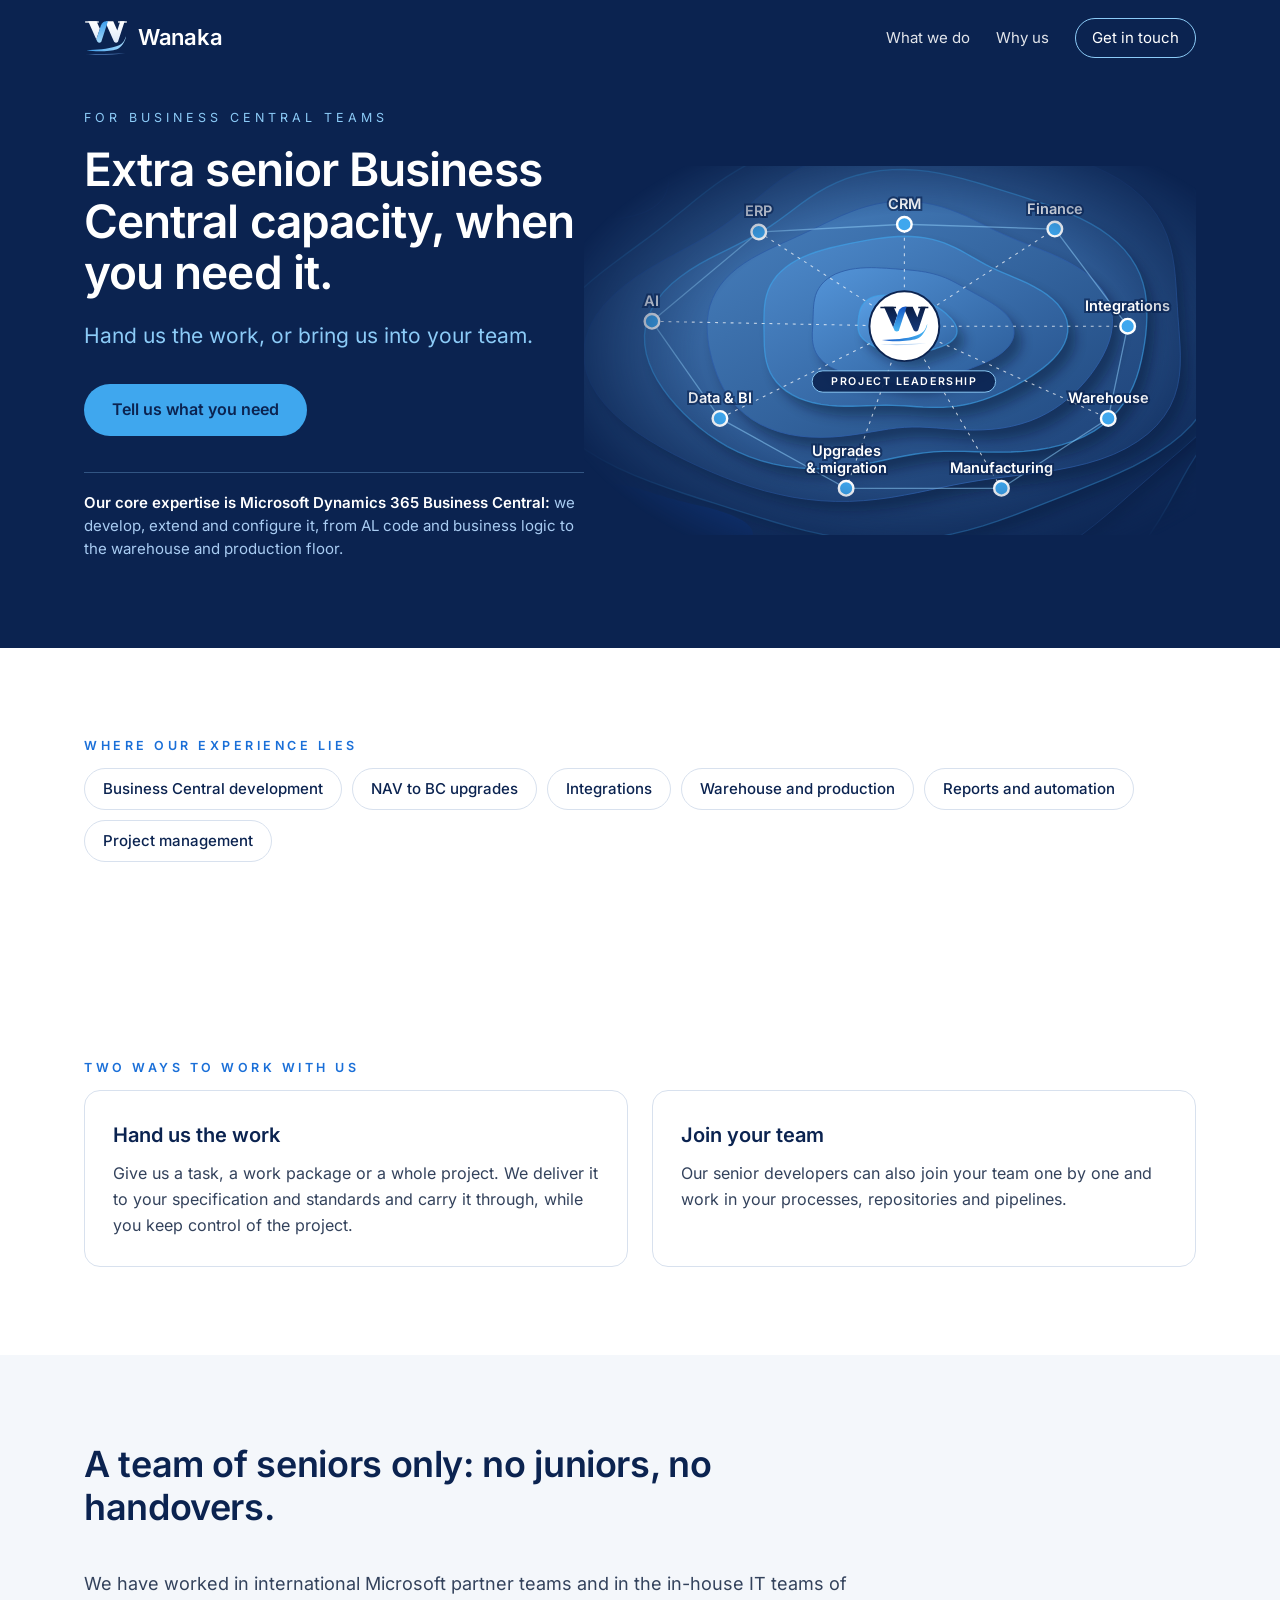
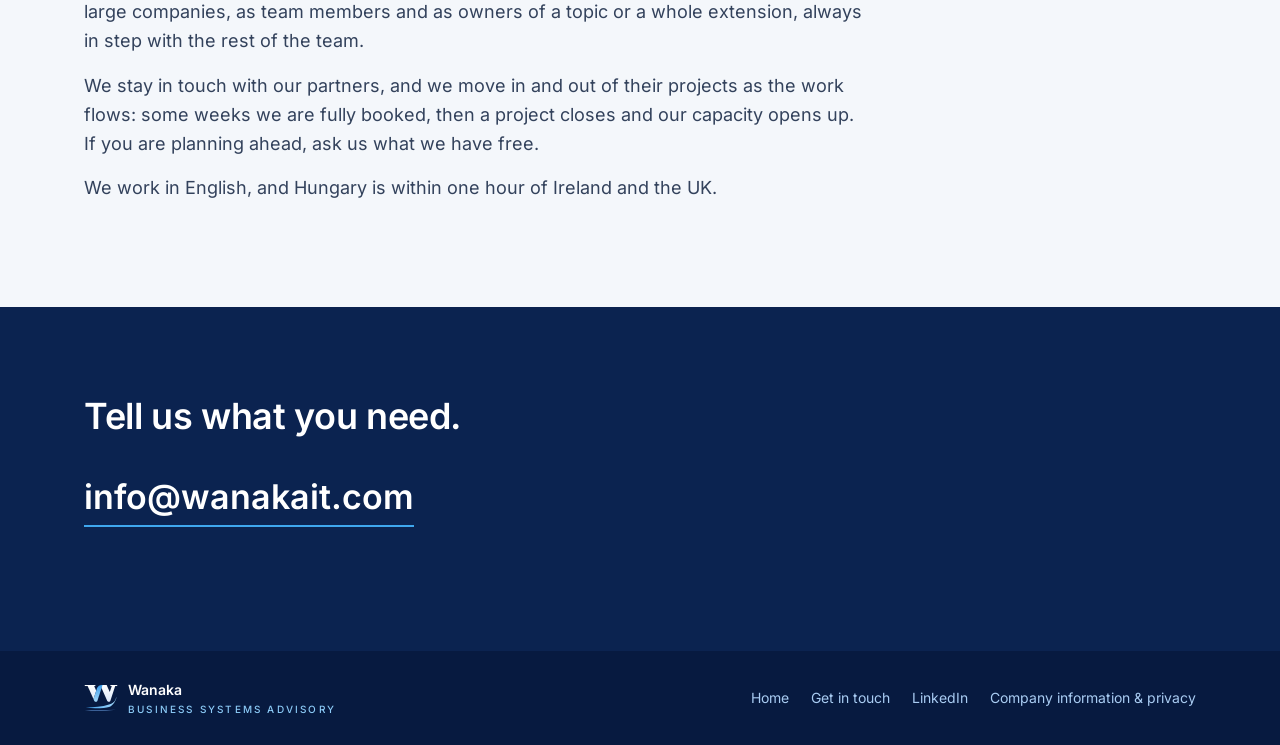
==== partners.html @ 2a221230 "Initial site Co-Authored-By: Claude Sonnet 5.5 <noreply@anthropic.com>" ====
<!doctype html>
<html lang="en">
<head>
<meta charset="utf-8">
<meta name="viewport" content="width=device-width, initial-scale=1">
<title>For BC teams · Wanaka</title>
<meta name="description" content="Extra senior Business Central capacity for Microsoft partners and in-house IT teams: hand us the work, or bring us into your team.">
<link rel="icon" href="assets/favicon.svg" type="image/svg+xml">
<link rel="stylesheet" href="style.css">
</head>
<body>

<header class="hero">
  <nav class="nav wrap">
    <a class="brand" href="index.html"><img src="assets/logo-mark-reverse.svg" alt="" width="44" height="36">Wanaka</a>
    <div class="links">
      <a href="index.html#what">What we do</a>
      <a href="index.html#why">Why us</a>
      <a class="pill" href="#contact">Get in touch</a>
    </div>
  </nav>
  <div class="hero-grid wrap">
    <div class="hero-text">
      <p class="eyebrow">For Business Central teams</p>
      <h1 class="long">Extra senior Business Central capacity, when you need it.</h1>
      <p class="sub">Hand us the work, or bring us into your team.</p>
      <a class="btn" href="#contact">Tell us what you need</a>
      <p class="core"><b>Our core expertise is Microsoft Dynamics 365 Business Central:</b> we develop, extend and
      configure it, from AL code and business logic to the warehouse and production floor.</p>
    </div>
    <div class="hero-map"><!-- map:start --><svg class="map" viewBox="470 40 630 380" role="img" aria-label="Map of business areas: ERP, CRM, Finance, Integrations, Warehouse, Manufacturing, Upgrades and migration, Data and BI, AI"><defs><filter id="h5blur" x="-15%" y="-15%" width="130%" height="130%"><feGaussianBlur stdDeviation="6"/></filter><linearGradient id="h5g9" x1="0" y1="0" x2="1" y2="1"><stop offset="0" stop-color="#2C5181"/><stop offset="1" stop-color="#0B2451"/></linearGradient><linearGradient id="h5g8" x1="0" y1="0" x2="1" y2="1"><stop offset="0" stop-color="#2F5688"/><stop offset="1" stop-color="#0E2856"/></linearGradient><linearGradient id="h5g7" x1="0" y1="0" x2="1" y2="1"><stop offset="0" stop-color="#345E92"/><stop offset="1" stop-color="#112E5E"/></linearGradient><linearGradient id="h5g6" x1="0" y1="0" x2="1" y2="1"><stop offset="0" stop-color="#38669C"/><stop offset="1" stop-color="#153466"/></linearGradient><linearGradient id="h5g5" x1="0" y1="0" x2="1" y2="1"><stop offset="0" stop-color="#3E6EA7"/><stop offset="1" stop-color="#193B6F"/></linearGradient><linearGradient id="h5g4" x1="0" y1="0" x2="1" y2="1"><stop offset="0" stop-color="#4377B3"/><stop offset="1" stop-color="#1D4278"/></linearGradient><linearGradient id="h5g3" x1="0" y1="0" x2="1" y2="1"><stop offset="0" stop-color="#4881BF"/><stop offset="1" stop-color="#214A81"/></linearGradient><linearGradient id="h5g2" x1="0" y1="0" x2="1" y2="1"><stop offset="0" stop-color="#4E8BCC"/><stop offset="1" stop-color="#26528C"/></linearGradient><linearGradient id="h5g1" x1="0" y1="0" x2="1" y2="1"><stop offset="0" stop-color="#5495D9"/><stop offset="1" stop-color="#2A5A96"/></linearGradient><linearGradient id="h5g0" x1="0" y1="0" x2="1" y2="1"><stop offset="0" stop-color="#5AA0E6"/><stop offset="1" stop-color="#2F62A0"/></linearGradient></defs><path d="M1237.2,205.0 L1224.7,220.1 L1211.6,234.4 L1198.6,247.9 L1186.2,260.8 L1174.6,273.3 L1164.3,285.5 L1155.4,297.8 L1147.9,310.3 L1141.7,323.4 L1136.4,337.1 L1131.8,351.5 L1127.4,366.7 L1122.6,382.6 L1117.1,399.1 L1110.2,416.0 L1101.8,432.9 L1091.3,449.6 L1078.6,465.8 L1063.6,481.1 L1046.4,495.2 L1027.0,508.0 L1005.7,519.2 L982.8,528.8 L958.5,536.7 L933.2,542.9 L907.1,547.6 L880.6,550.9 L853.8,552.9 L826.9,553.8 L800.0,553.8 L773.2,553.1 L746.4,551.6 L719.8,549.4 L693.2,546.6 L666.8,543.0 L640.6,538.6 L614.7,533.2 L589.3,526.7 L564.7,519.1 L541.0,510.1 L518.5,499.8 L497.5,488.1 L478.2,475.2 L460.9,461.1 L445.6,446.0 L432.4,430.1 L421.2,413.6 L411.8,396.8 L404.1,379.8 L397.7,362.9 L392.4,346.2 L387.7,329.8 L383.3,313.8 L378.9,298.0 L374.4,282.6 L369.6,267.2 L364.4,251.9 L359.2,236.5 L353.9,220.9 L349.0,205.0 L344.9,188.8 L341.9,172.3 L340.4,155.5 L340.8,138.6 L343.5,121.8 L348.7,105.3 L356.5,89.2 L366.8,73.8 L379.6,59.3 L394.6,45.8 L411.4,33.4 L429.7,22.1 L449.1,11.8 L469.2,2.5 L489.5,-6.1 L509.8,-14.2 L529.7,-21.9 L549.3,-29.6 L568.4,-37.5 L587.2,-45.6 L605.7,-54.2 L624.3,-63.3 L643.2,-72.8 L662.6,-82.6 L682.8,-92.5 L703.9,-102.3 L726.2,-111.7 L749.7,-120.3 L774.3,-127.9 L800.0,-134.2 L826.5,-138.9 L853.6,-141.9 L881.1,-143.1 L908.6,-142.3 L935.9,-139.8 L962.7,-135.5 L988.9,-129.7 L1014.4,-122.4 L1039.0,-113.9 L1062.7,-104.4 L1085.5,-93.9 L1107.4,-82.8 L1128.6,-70.9 L1148.9,-58.5 L1168.4,-45.5 L1186.9,-31.9 L1204.3,-17.6 L1220.4,-2.7 L1235.0,12.9 L1247.8,29.2 L1258.5,46.2 L1266.7,63.7 L1272.3,81.7 L1275.2,100.0 L1275.1,118.4 L1272.3,136.7 L1266.7,154.7 L1258.8,172.2 L1248.8,189.0 Z" transform="translate(8,10)" fill="#040F26" opacity="0.4" filter="url(#h5blur)"/><path d="M1237.2,205.0 L1224.7,220.1 L1211.6,234.4 L1198.6,247.9 L1186.2,260.8 L1174.6,273.3 L1164.3,285.5 L1155.4,297.8 L1147.9,310.3 L1141.7,323.4 L1136.4,337.1 L1131.8,351.5 L1127.4,366.7 L1122.6,382.6 L1117.1,399.1 L1110.2,416.0 L1101.8,432.9 L1091.3,449.6 L1078.6,465.8 L1063.6,481.1 L1046.4,495.2 L1027.0,508.0 L1005.7,519.2 L982.8,528.8 L958.5,536.7 L933.2,542.9 L907.1,547.6 L880.6,550.9 L853.8,552.9 L826.9,553.8 L800.0,553.8 L773.2,553.1 L746.4,551.6 L719.8,549.4 L693.2,546.6 L666.8,543.0 L640.6,538.6 L614.7,533.2 L589.3,526.7 L564.7,519.1 L541.0,510.1 L518.5,499.8 L497.5,488.1 L478.2,475.2 L460.9,461.1 L445.6,446.0 L432.4,430.1 L421.2,413.6 L411.8,396.8 L404.1,379.8 L397.7,362.9 L392.4,346.2 L387.7,329.8 L383.3,313.8 L378.9,298.0 L374.4,282.6 L369.6,267.2 L364.4,251.9 L359.2,236.5 L353.9,220.9 L349.0,205.0 L344.9,188.8 L341.9,172.3 L340.4,155.5 L340.8,138.6 L343.5,121.8 L348.7,105.3 L356.5,89.2 L366.8,73.8 L379.6,59.3 L394.6,45.8 L411.4,33.4 L429.7,22.1 L449.1,11.8 L469.2,2.5 L489.5,-6.1 L509.8,-14.2 L529.7,-21.9 L549.3,-29.6 L568.4,-37.5 L587.2,-45.6 L605.7,-54.2 L624.3,-63.3 L643.2,-72.8 L662.6,-82.6 L682.8,-92.5 L703.9,-102.3 L726.2,-111.7 L749.7,-120.3 L774.3,-127.9 L800.0,-134.2 L826.5,-138.9 L853.6,-141.9 L881.1,-143.1 L908.6,-142.3 L935.9,-139.8 L962.7,-135.5 L988.9,-129.7 L1014.4,-122.4 L1039.0,-113.9 L1062.7,-104.4 L1085.5,-93.9 L1107.4,-82.8 L1128.6,-70.9 L1148.9,-58.5 L1168.4,-45.5 L1186.9,-31.9 L1204.3,-17.6 L1220.4,-2.7 L1235.0,12.9 L1247.8,29.2 L1258.5,46.2 L1266.7,63.7 L1272.3,81.7 L1275.2,100.0 L1275.1,118.4 L1272.3,136.7 L1266.7,154.7 L1258.8,172.2 L1248.8,189.0 Z" fill="url(#h5g9)"/><path d="M1237.2,205.0 L1224.7,220.1 L1211.6,234.4 L1198.6,247.9 L1186.2,260.8 L1174.6,273.3 L1164.3,285.5 L1155.4,297.8 L1147.9,310.3 L1141.7,323.4 L1136.4,337.1 L1131.8,351.5 L1127.4,366.7 L1122.6,382.6 L1117.1,399.1 L1110.2,416.0 L1101.8,432.9 L1091.3,449.6 L1078.6,465.8 L1063.6,481.1 L1046.4,495.2 L1027.0,508.0 L1005.7,519.2 L982.8,528.8 L958.5,536.7 L933.2,542.9 L907.1,547.6 L880.6,550.9 L853.8,552.9 L826.9,553.8 L800.0,553.8 L773.2,553.1 L746.4,551.6 L719.8,549.4 L693.2,546.6 L666.8,543.0 L640.6,538.6 L614.7,533.2 L589.3,526.7 L564.7,519.1 L541.0,510.1 L518.5,499.8 L497.5,488.1 L478.2,475.2 L460.9,461.1 L445.6,446.0 L432.4,430.1 L421.2,413.6 L411.8,396.8 L404.1,379.8 L397.7,362.9 L392.4,346.2 L387.7,329.8 L383.3,313.8 L378.9,298.0 L374.4,282.6 L369.6,267.2 L364.4,251.9 L359.2,236.5 L353.9,220.9 L349.0,205.0 L344.9,188.8 L341.9,172.3 L340.4,155.5 L340.8,138.6 L343.5,121.8 L348.7,105.3 L356.5,89.2 L366.8,73.8 L379.6,59.3 L394.6,45.8 L411.4,33.4 L429.7,22.1 L449.1,11.8 L469.2,2.5 L489.5,-6.1 L509.8,-14.2 L529.7,-21.9 L549.3,-29.6 L568.4,-37.5 L587.2,-45.6 L605.7,-54.2 L624.3,-63.3 L643.2,-72.8 L662.6,-82.6 L682.8,-92.5 L703.9,-102.3 L726.2,-111.7 L749.7,-120.3 L774.3,-127.9 L800.0,-134.2 L826.5,-138.9 L853.6,-141.9 L881.1,-143.1 L908.6,-142.3 L935.9,-139.8 L962.7,-135.5 L988.9,-129.7 L1014.4,-122.4 L1039.0,-113.9 L1062.7,-104.4 L1085.5,-93.9 L1107.4,-82.8 L1128.6,-70.9 L1148.9,-58.5 L1168.4,-45.5 L1186.9,-31.9 L1204.3,-17.6 L1220.4,-2.7 L1235.0,12.9 L1247.8,29.2 L1258.5,46.2 L1266.7,63.7 L1272.3,81.7 L1275.2,100.0 L1275.1,118.4 L1272.3,136.7 L1266.7,154.7 L1258.8,172.2 L1248.8,189.0 Z" fill="none" stroke="#2E5FA8" stroke-width="1" opacity="0.9"/><path d="M1207.3,205.0 L1199.7,219.2 L1190.7,232.9 L1180.7,246.0 L1170.0,258.5 L1159.0,270.4 L1148.0,281.9 L1137.2,293.0 L1127.0,304.0 L1117.5,315.0 L1108.7,326.2 L1100.7,337.8 L1093.2,349.8 L1086.0,362.5 L1078.9,375.7 L1071.4,389.5 L1063.1,403.7 L1053.8,418.1 L1043.1,432.5 L1030.7,446.6 L1016.5,460.0 L1000.5,472.5 L982.5,483.8 L962.9,493.5 L941.7,501.5 L919.3,507.8 L896.0,512.2 L872.1,514.7 L848.0,515.6 L823.9,515.0 L800.0,513.0 L776.5,510.0 L753.4,506.2 L730.9,501.8 L708.7,497.0 L686.9,492.0 L665.3,486.9 L643.8,481.7 L622.3,476.4 L600.9,470.8 L579.4,464.8 L558.0,458.4 L536.9,451.3 L516.2,443.3 L496.2,434.4 L477.2,424.5 L459.5,413.5 L443.3,401.4 L428.9,388.3 L416.4,374.4 L405.8,359.7 L397.3,344.5 L390.7,328.9 L385.8,313.1 L382.5,297.2 L380.5,281.4 L379.6,265.8 L379.5,250.3 L380.0,235.0 L380.9,219.9 L382.3,205.0 L384.0,190.2 L386.1,175.4 L388.9,160.7 L392.4,146.1 L396.9,131.6 L402.6,117.2 L409.8,103.2 L418.6,89.5 L429.1,76.5 L441.3,64.2 L455.2,52.7 L470.6,42.3 L487.3,32.8 L505.0,24.4 L523.4,16.9 L542.2,10.3 L561.1,4.4 L579.9,-1.0 L598.3,-6.2 L616.2,-11.5 L633.7,-16.9 L650.8,-22.9 L667.7,-29.4 L684.5,-36.7 L701.7,-44.6 L719.3,-53.1 L737.8,-62.0 L757.3,-71.2 L778.0,-80.2 L800.0,-88.8 L823.2,-96.5 L847.6,-103.1 L873.0,-108.2 L898.9,-111.6 L925.3,-112.9 L951.5,-112.1 L977.4,-109.2 L1002.5,-104.2 L1026.4,-97.2 L1049.1,-88.3 L1070.2,-77.9 L1089.6,-66.1 L1107.5,-53.2 L1123.7,-39.5 L1138.4,-25.1 L1151.8,-10.4 L1163.8,4.7 L1174.7,19.9 L1184.6,35.2 L1193.4,50.6 L1201.1,66.0 L1207.8,81.5 L1213.3,97.1 L1217.4,112.8 L1220.0,128.5 L1221.0,144.2 L1220.2,159.7 L1217.7,175.1 L1213.3,190.3 Z" transform="translate(8,10)" fill="#040F26" opacity="0.4" filter="url(#h5blur)"/><path d="M1207.3,205.0 L1199.7,219.2 L1190.7,232.9 L1180.7,246.0 L1170.0,258.5 L1159.0,270.4 L1148.0,281.9 L1137.2,293.0 L1127.0,304.0 L1117.5,315.0 L1108.7,326.2 L1100.7,337.8 L1093.2,349.8 L1086.0,362.5 L1078.9,375.7 L1071.4,389.5 L1063.1,403.7 L1053.8,418.1 L1043.1,432.5 L1030.7,446.6 L1016.5,460.0 L1000.5,472.5 L982.5,483.8 L962.9,493.5 L941.7,501.5 L919.3,507.8 L896.0,512.2 L872.1,514.7 L848.0,515.6 L823.9,515.0 L800.0,513.0 L776.5,510.0 L753.4,506.2 L730.9,501.8 L708.7,497.0 L686.9,492.0 L665.3,486.9 L643.8,481.7 L622.3,476.4 L600.9,470.8 L579.4,464.8 L558.0,458.4 L536.9,451.3 L516.2,443.3 L496.2,434.4 L477.2,424.5 L459.5,413.5 L443.3,401.4 L428.9,388.3 L416.4,374.4 L405.8,359.7 L397.3,344.5 L390.7,328.9 L385.8,313.1 L382.5,297.2 L380.5,281.4 L379.6,265.8 L379.5,250.3 L380.0,235.0 L380.9,219.9 L382.3,205.0 L384.0,190.2 L386.1,175.4 L388.9,160.7 L392.4,146.1 L396.9,131.6 L402.6,117.2 L409.8,103.2 L418.6,89.5 L429.1,76.5 L441.3,64.2 L455.2,52.7 L470.6,42.3 L487.3,32.8 L505.0,24.4 L523.4,16.9 L542.2,10.3 L561.1,4.4 L579.9,-1.0 L598.3,-6.2 L616.2,-11.5 L633.7,-16.9 L650.8,-22.9 L667.7,-29.4 L684.5,-36.7 L701.7,-44.6 L719.3,-53.1 L737.8,-62.0 L757.3,-71.2 L778.0,-80.2 L800.0,-88.8 L823.2,-96.5 L847.6,-103.1 L873.0,-108.2 L898.9,-111.6 L925.3,-112.9 L951.5,-112.1 L977.4,-109.2 L1002.5,-104.2 L1026.4,-97.2 L1049.1,-88.3 L1070.2,-77.9 L1089.6,-66.1 L1107.5,-53.2 L1123.7,-39.5 L1138.4,-25.1 L1151.8,-10.4 L1163.8,4.7 L1174.7,19.9 L1184.6,35.2 L1193.4,50.6 L1201.1,66.0 L1207.8,81.5 L1213.3,97.1 L1217.4,112.8 L1220.0,128.5 L1221.0,144.2 L1220.2,159.7 L1217.7,175.1 L1213.3,190.3 Z" fill="url(#h5g8)"/><path d="M1207.3,205.0 L1199.7,219.2 L1190.7,232.9 L1180.7,246.0 L1170.0,258.5 L1159.0,270.4 L1148.0,281.9 L1137.2,293.0 L1127.0,304.0 L1117.5,315.0 L1108.7,326.2 L1100.7,337.8 L1093.2,349.8 L1086.0,362.5 L1078.9,375.7 L1071.4,389.5 L1063.1,403.7 L1053.8,418.1 L1043.1,432.5 L1030.7,446.6 L1016.5,460.0 L1000.5,472.5 L982.5,483.8 L962.9,493.5 L941.7,501.5 L919.3,507.8 L896.0,512.2 L872.1,514.7 L848.0,515.6 L823.9,515.0 L800.0,513.0 L776.5,510.0 L753.4,506.2 L730.9,501.8 L708.7,497.0 L686.9,492.0 L665.3,486.9 L643.8,481.7 L622.3,476.4 L600.9,470.8 L579.4,464.8 L558.0,458.4 L536.9,451.3 L516.2,443.3 L496.2,434.4 L477.2,424.5 L459.5,413.5 L443.3,401.4 L428.9,388.3 L416.4,374.4 L405.8,359.7 L397.3,344.5 L390.7,328.9 L385.8,313.1 L382.5,297.2 L380.5,281.4 L379.6,265.8 L379.5,250.3 L380.0,235.0 L380.9,219.9 L382.3,205.0 L384.0,190.2 L386.1,175.4 L388.9,160.7 L392.4,146.1 L396.9,131.6 L402.6,117.2 L409.8,103.2 L418.6,89.5 L429.1,76.5 L441.3,64.2 L455.2,52.7 L470.6,42.3 L487.3,32.8 L505.0,24.4 L523.4,16.9 L542.2,10.3 L561.1,4.4 L579.9,-1.0 L598.3,-6.2 L616.2,-11.5 L633.7,-16.9 L650.8,-22.9 L667.7,-29.4 L684.5,-36.7 L701.7,-44.6 L719.3,-53.1 L737.8,-62.0 L757.3,-71.2 L778.0,-80.2 L800.0,-88.8 L823.2,-96.5 L847.6,-103.1 L873.0,-108.2 L898.9,-111.6 L925.3,-112.9 L951.5,-112.1 L977.4,-109.2 L1002.5,-104.2 L1026.4,-97.2 L1049.1,-88.3 L1070.2,-77.9 L1089.6,-66.1 L1107.5,-53.2 L1123.7,-39.5 L1138.4,-25.1 L1151.8,-10.4 L1163.8,4.7 L1174.7,19.9 L1184.6,35.2 L1193.4,50.6 L1201.1,66.0 L1207.8,81.5 L1213.3,97.1 L1217.4,112.8 L1220.0,128.5 L1221.0,144.2 L1220.2,159.7 L1217.7,175.1 L1213.3,190.3 Z" fill="none" stroke="#3FA7EE" stroke-width="1.4" opacity="0.6"/><path d="M1166.9,205.0 L1165.2,218.0 L1162.3,230.9 L1158.0,243.6 L1152.5,255.9 L1145.6,268.0 L1137.6,279.6 L1128.5,290.7 L1118.6,301.5 L1108.2,311.8 L1097.3,321.7 L1086.3,331.4 L1075.2,341.0 L1064.2,350.5 L1053.2,360.0 L1042.2,369.7 L1031.1,379.5 L1019.8,389.6 L1008.1,399.7 L995.7,409.9 L982.6,420.0 L968.4,429.8 L953.2,439.1 L936.9,447.6 L919.5,455.1 L901.1,461.5 L881.7,466.5 L861.7,470.1 L841.3,472.1 L820.6,472.7 L800.0,471.9 L779.6,469.7 L759.6,466.5 L740.0,462.5 L721.0,457.7 L702.4,452.6 L684.3,447.2 L666.3,441.8 L648.4,436.5 L630.5,431.2 L612.3,426.0 L593.8,420.9 L574.9,415.6 L555.7,410.1 L536.3,404.1 L516.9,397.5 L497.7,390.1 L479.2,381.7 L461.5,372.2 L445.3,361.6 L430.7,350.0 L418.1,337.3 L407.8,323.8 L399.9,309.4 L394.5,294.6 L391.6,279.4 L391.0,264.1 L392.6,248.9 L396.1,233.9 L401.2,219.2 L407.5,205.0 L414.8,191.3 L422.8,178.0 L431.2,165.3 L439.9,152.9 L448.7,141.0 L457.7,129.4 L466.9,118.1 L476.3,107.0 L486.1,96.3 L496.4,85.8 L507.4,75.8 L519.0,66.2 L531.4,57.1 L544.6,48.6 L558.5,40.8 L573.1,33.6 L588.2,27.1 L603.7,21.3 L619.5,15.9 L635.3,11.0 L651.1,6.3 L666.9,1.8 L682.6,-2.9 L698.3,-7.8 L714.1,-13.1 L730.0,-18.8 L746.4,-25.0 L763.4,-31.6 L781.2,-38.4 L800.0,-45.4 L819.8,-52.2 L840.7,-58.5 L862.7,-64.2 L885.6,-68.7 L909.1,-71.9 L933.1,-73.5 L957.1,-73.2 L980.7,-71.0 L1003.6,-66.7 L1025.4,-60.5 L1045.7,-52.3 L1064.3,-42.3 L1080.9,-30.9 L1095.5,-18.1 L1108.0,-4.5 L1118.6,9.9 L1127.5,24.7 L1134.7,39.6 L1140.7,54.6 L1145.6,69.3 L1149.7,83.8 L1153.3,98.0 L1156.4,112.0 L1159.3,125.6 L1161.8,139.1 L1164.1,152.4 L1165.8,165.6 L1167.0,178.8 L1167.4,191.9 Z" transform="translate(8,10)" fill="#040F26" opacity="0.4" filter="url(#h5blur)"/><path d="M1166.9,205.0 L1165.2,218.0 L1162.3,230.9 L1158.0,243.6 L1152.5,255.9 L1145.6,268.0 L1137.6,279.6 L1128.5,290.7 L1118.6,301.5 L1108.2,311.8 L1097.3,321.7 L1086.3,331.4 L1075.2,341.0 L1064.2,350.5 L1053.2,360.0 L1042.2,369.7 L1031.1,379.5 L1019.8,389.6 L1008.1,399.7 L995.7,409.9 L982.6,420.0 L968.4,429.8 L953.2,439.1 L936.9,447.6 L919.5,455.1 L901.1,461.5 L881.7,466.5 L861.7,470.1 L841.3,472.1 L820.6,472.7 L800.0,471.9 L779.6,469.7 L759.6,466.5 L740.0,462.5 L721.0,457.7 L702.4,452.6 L684.3,447.2 L666.3,441.8 L648.4,436.5 L630.5,431.2 L612.3,426.0 L593.8,420.9 L574.9,415.6 L555.7,410.1 L536.3,404.1 L516.9,397.5 L497.7,390.1 L479.2,381.7 L461.5,372.2 L445.3,361.6 L430.7,350.0 L418.1,337.3 L407.8,323.8 L399.9,309.4 L394.5,294.6 L391.6,279.4 L391.0,264.1 L392.6,248.9 L396.1,233.9 L401.2,219.2 L407.5,205.0 L414.8,191.3 L422.8,178.0 L431.2,165.3 L439.9,152.9 L448.7,141.0 L457.7,129.4 L466.9,118.1 L476.3,107.0 L486.1,96.3 L496.4,85.8 L507.4,75.8 L519.0,66.2 L531.4,57.1 L544.6,48.6 L558.5,40.8 L573.1,33.6 L588.2,27.1 L603.7,21.3 L619.5,15.9 L635.3,11.0 L651.1,6.3 L666.9,1.8 L682.6,-2.9 L698.3,-7.8 L714.1,-13.1 L730.0,-18.8 L746.4,-25.0 L763.4,-31.6 L781.2,-38.4 L800.0,-45.4 L819.8,-52.2 L840.7,-58.5 L862.7,-64.2 L885.6,-68.7 L909.1,-71.9 L933.1,-73.5 L957.1,-73.2 L980.7,-71.0 L1003.6,-66.7 L1025.4,-60.5 L1045.7,-52.3 L1064.3,-42.3 L1080.9,-30.9 L1095.5,-18.1 L1108.0,-4.5 L1118.6,9.9 L1127.5,24.7 L1134.7,39.6 L1140.7,54.6 L1145.6,69.3 L1149.7,83.8 L1153.3,98.0 L1156.4,112.0 L1159.3,125.6 L1161.8,139.1 L1164.1,152.4 L1165.8,165.6 L1167.0,178.8 L1167.4,191.9 Z" fill="url(#h5g7)"/><path d="M1166.9,205.0 L1165.2,218.0 L1162.3,230.9 L1158.0,243.6 L1152.5,255.9 L1145.6,268.0 L1137.6,279.6 L1128.5,290.7 L1118.6,301.5 L1108.2,311.8 L1097.3,321.7 L1086.3,331.4 L1075.2,341.0 L1064.2,350.5 L1053.2,360.0 L1042.2,369.7 L1031.1,379.5 L1019.8,389.6 L1008.1,399.7 L995.7,409.9 L982.6,420.0 L968.4,429.8 L953.2,439.1 L936.9,447.6 L919.5,455.1 L901.1,461.5 L881.7,466.5 L861.7,470.1 L841.3,472.1 L820.6,472.7 L800.0,471.9 L779.6,469.7 L759.6,466.5 L740.0,462.5 L721.0,457.7 L702.4,452.6 L684.3,447.2 L666.3,441.8 L648.4,436.5 L630.5,431.2 L612.3,426.0 L593.8,420.9 L574.9,415.6 L555.7,410.1 L536.3,404.1 L516.9,397.5 L497.7,390.1 L479.2,381.7 L461.5,372.2 L445.3,361.6 L430.7,350.0 L418.1,337.3 L407.8,323.8 L399.9,309.4 L394.5,294.6 L391.6,279.4 L391.0,264.1 L392.6,248.9 L396.1,233.9 L401.2,219.2 L407.5,205.0 L414.8,191.3 L422.8,178.0 L431.2,165.3 L439.9,152.9 L448.7,141.0 L457.7,129.4 L466.9,118.1 L476.3,107.0 L486.1,96.3 L496.4,85.8 L507.4,75.8 L519.0,66.2 L531.4,57.1 L544.6,48.6 L558.5,40.8 L573.1,33.6 L588.2,27.1 L603.7,21.3 L619.5,15.9 L635.3,11.0 L651.1,6.3 L666.9,1.8 L682.6,-2.9 L698.3,-7.8 L714.1,-13.1 L730.0,-18.8 L746.4,-25.0 L763.4,-31.6 L781.2,-38.4 L800.0,-45.4 L819.8,-52.2 L840.7,-58.5 L862.7,-64.2 L885.6,-68.7 L909.1,-71.9 L933.1,-73.5 L957.1,-73.2 L980.7,-71.0 L1003.6,-66.7 L1025.4,-60.5 L1045.7,-52.3 L1064.3,-42.3 L1080.9,-30.9 L1095.5,-18.1 L1108.0,-4.5 L1118.6,9.9 L1127.5,24.7 L1134.7,39.6 L1140.7,54.6 L1145.6,69.3 L1149.7,83.8 L1153.3,98.0 L1156.4,112.0 L1159.3,125.6 L1161.8,139.1 L1164.1,152.4 L1165.8,165.6 L1167.0,178.8 L1167.4,191.9 Z" fill="none" stroke="#2E5FA8" stroke-width="1" opacity="0.9"/><path d="M1122.1,205.0 L1123.4,216.5 L1124.1,228.2 L1124.0,239.9 L1122.9,251.7 L1120.4,263.4 L1116.5,274.9 L1111.0,286.2 L1103.9,297.0 L1095.4,307.3 L1085.4,317.1 L1074.3,326.1 L1062.1,334.5 L1049.1,342.2 L1035.7,349.3 L1021.8,355.9 L1007.9,362.0 L993.9,367.8 L980.0,373.4 L966.1,379.0 L952.3,384.4 L938.5,389.9 L924.6,395.3 L910.4,400.6 L895.9,405.8 L881.0,410.6 L865.7,415.1 L849.8,419.0 L833.6,422.2 L816.9,424.6 L800.0,426.1 L782.9,426.6 L765.8,426.1 L748.8,424.7 L732.0,422.4 L715.5,419.4 L699.3,415.8 L683.3,411.7 L667.6,407.2 L652.0,402.5 L636.5,397.6 L620.8,392.7 L604.9,387.6 L588.7,382.5 L572.2,377.1 L555.3,371.4 L538.3,365.2 L521.3,358.4 L504.6,350.9 L488.4,342.6 L473.1,333.3 L459.2,323.1 L446.9,311.9 L436.6,299.9 L428.6,287.0 L423.2,273.7 L420.4,259.9 L420.4,245.9 L422.9,232.0 L427.8,218.3 L434.9,205.0 L443.8,192.3 L454.1,180.3 L465.4,169.0 L477.4,158.4 L489.7,148.5 L501.9,139.1 L513.8,130.3 L525.4,121.8 L536.4,113.7 L546.9,105.6 L557.0,97.7 L566.7,89.8 L576.4,81.9 L586.0,74.0 L595.9,66.2 L606.2,58.6 L616.9,51.2 L628.2,44.2 L640.1,37.5 L652.5,31.3 L665.6,25.6 L679.1,20.3 L693.1,15.6 L707.4,11.2 L722.0,7.1 L736.9,3.3 L752.2,-0.4 L767.7,-4.0 L783.6,-7.5 L800.0,-11.0 L816.9,-14.4 L834.4,-17.7 L852.6,-20.7 L871.4,-23.3 L890.7,-25.3 L910.6,-26.5 L930.8,-26.6 L951.0,-25.6 L971.0,-23.2 L990.5,-19.4 L1009.2,-14.1 L1026.7,-7.2 L1042.8,1.1 L1057.3,10.7 L1069.9,21.5 L1080.6,33.2 L1089.4,45.7 L1096.4,58.6 L1101.7,71.8 L1105.7,85.0 L1108.5,98.1 L1110.5,111.0 L1112.0,123.6 L1113.3,135.8 L1114.5,147.7 L1115.7,159.4 L1117.2,170.8 L1118.8,182.2 L1120.5,193.6 Z" transform="translate(8,10)" fill="#040F26" opacity="0.4" filter="url(#h5blur)"/><path d="M1122.1,205.0 L1123.4,216.5 L1124.1,228.2 L1124.0,239.9 L1122.9,251.7 L1120.4,263.4 L1116.5,274.9 L1111.0,286.2 L1103.9,297.0 L1095.4,307.3 L1085.4,317.1 L1074.3,326.1 L1062.1,334.5 L1049.1,342.2 L1035.7,349.3 L1021.8,355.9 L1007.9,362.0 L993.9,367.8 L980.0,373.4 L966.1,379.0 L952.3,384.4 L938.5,389.9 L924.6,395.3 L910.4,400.6 L895.9,405.8 L881.0,410.6 L865.7,415.1 L849.8,419.0 L833.6,422.2 L816.9,424.6 L800.0,426.1 L782.9,426.6 L765.8,426.1 L748.8,424.7 L732.0,422.4 L715.5,419.4 L699.3,415.8 L683.3,411.7 L667.6,407.2 L652.0,402.5 L636.5,397.6 L620.8,392.7 L604.9,387.6 L588.7,382.5 L572.2,377.1 L555.3,371.4 L538.3,365.2 L521.3,358.4 L504.6,350.9 L488.4,342.6 L473.1,333.3 L459.2,323.1 L446.9,311.9 L436.6,299.9 L428.6,287.0 L423.2,273.7 L420.4,259.9 L420.4,245.9 L422.9,232.0 L427.8,218.3 L434.9,205.0 L443.8,192.3 L454.1,180.3 L465.4,169.0 L477.4,158.4 L489.7,148.5 L501.9,139.1 L513.8,130.3 L525.4,121.8 L536.4,113.7 L546.9,105.6 L557.0,97.7 L566.7,89.8 L576.4,81.9 L586.0,74.0 L595.9,66.2 L606.2,58.6 L616.9,51.2 L628.2,44.2 L640.1,37.5 L652.5,31.3 L665.6,25.6 L679.1,20.3 L693.1,15.6 L707.4,11.2 L722.0,7.1 L736.9,3.3 L752.2,-0.4 L767.7,-4.0 L783.6,-7.5 L800.0,-11.0 L816.9,-14.4 L834.4,-17.7 L852.6,-20.7 L871.4,-23.3 L890.7,-25.3 L910.6,-26.5 L930.8,-26.6 L951.0,-25.6 L971.0,-23.2 L990.5,-19.4 L1009.2,-14.1 L1026.7,-7.2 L1042.8,1.1 L1057.3,10.7 L1069.9,21.5 L1080.6,33.2 L1089.4,45.7 L1096.4,58.6 L1101.7,71.8 L1105.7,85.0 L1108.5,98.1 L1110.5,111.0 L1112.0,123.6 L1113.3,135.8 L1114.5,147.7 L1115.7,159.4 L1117.2,170.8 L1118.8,182.2 L1120.5,193.6 Z" fill="url(#h5g6)"/><path d="M1122.1,205.0 L1123.4,216.5 L1124.1,228.2 L1124.0,239.9 L1122.9,251.7 L1120.4,263.4 L1116.5,274.9 L1111.0,286.2 L1103.9,297.0 L1095.4,307.3 L1085.4,317.1 L1074.3,326.1 L1062.1,334.5 L1049.1,342.2 L1035.7,349.3 L1021.8,355.9 L1007.9,362.0 L993.9,367.8 L980.0,373.4 L966.1,379.0 L952.3,384.4 L938.5,389.9 L924.6,395.3 L910.4,400.6 L895.9,405.8 L881.0,410.6 L865.7,415.1 L849.8,419.0 L833.6,422.2 L816.9,424.6 L800.0,426.1 L782.9,426.6 L765.8,426.1 L748.8,424.7 L732.0,422.4 L715.5,419.4 L699.3,415.8 L683.3,411.7 L667.6,407.2 L652.0,402.5 L636.5,397.6 L620.8,392.7 L604.9,387.6 L588.7,382.5 L572.2,377.1 L555.3,371.4 L538.3,365.2 L521.3,358.4 L504.6,350.9 L488.4,342.6 L473.1,333.3 L459.2,323.1 L446.9,311.9 L436.6,299.9 L428.6,287.0 L423.2,273.7 L420.4,259.9 L420.4,245.9 L422.9,232.0 L427.8,218.3 L434.9,205.0 L443.8,192.3 L454.1,180.3 L465.4,169.0 L477.4,158.4 L489.7,148.5 L501.9,139.1 L513.8,130.3 L525.4,121.8 L536.4,113.7 L546.9,105.6 L557.0,97.7 L566.7,89.8 L576.4,81.9 L586.0,74.0 L595.9,66.2 L606.2,58.6 L616.9,51.2 L628.2,44.2 L640.1,37.5 L652.5,31.3 L665.6,25.6 L679.1,20.3 L693.1,15.6 L707.4,11.2 L722.0,7.1 L736.9,3.3 L752.2,-0.4 L767.7,-4.0 L783.6,-7.5 L800.0,-11.0 L816.9,-14.4 L834.4,-17.7 L852.6,-20.7 L871.4,-23.3 L890.7,-25.3 L910.6,-26.5 L930.8,-26.6 L951.0,-25.6 L971.0,-23.2 L990.5,-19.4 L1009.2,-14.1 L1026.7,-7.2 L1042.8,1.1 L1057.3,10.7 L1069.9,21.5 L1080.6,33.2 L1089.4,45.7 L1096.4,58.6 L1101.7,71.8 L1105.7,85.0 L1108.5,98.1 L1110.5,111.0 L1112.0,123.6 L1113.3,135.8 L1114.5,147.7 L1115.7,159.4 L1117.2,170.8 L1118.8,182.2 L1120.5,193.6 Z" fill="none" stroke="#3FA7EE" stroke-width="1.4" opacity="0.6"/><path d="M1082.6,205.0 L1083.3,215.1 L1084.0,225.3 L1084.3,235.6 L1084.1,246.1 L1083.2,256.6 L1081.3,267.2 L1078.2,277.6 L1073.7,287.9 L1067.6,297.7 L1060.0,307.1 L1050.9,315.8 L1040.3,323.7 L1028.5,330.8 L1015.5,337.0 L1001.7,342.2 L987.4,346.5 L972.7,350.0 L958.0,352.9 L943.4,355.2 L929.1,357.1 L915.3,358.8 L901.8,360.5 L888.7,362.2 L876.0,364.1 L863.5,366.2 L851.1,368.5 L838.7,371.1 L826.1,373.8 L813.2,376.5 L800.0,379.0 L786.4,381.4 L772.4,383.3 L758.1,384.7 L743.6,385.5 L728.9,385.5 L714.1,384.8 L699.3,383.3 L684.7,381.1 L670.3,378.1 L656.0,374.6 L642.0,370.4 L628.2,365.8 L614.6,360.7 L601.2,355.2 L587.8,349.3 L574.5,343.0 L561.4,336.4 L548.4,329.3 L535.7,321.7 L523.4,313.6 L511.8,304.9 L501.1,295.5 L491.5,285.5 L483.4,275.0 L476.9,263.9 L472.4,252.3 L470.0,240.5 L469.8,228.6 L471.9,216.7 L476.2,205.0 L482.6,193.7 L490.8,182.9 L500.6,172.8 L511.6,163.3 L523.4,154.6 L535.8,146.6 L548.2,139.3 L560.5,132.5 L572.4,126.1 L583.6,120.0 L594.1,114.1 L603.9,108.1 L613.0,102.0 L621.6,95.7 L629.7,89.2 L637.7,82.5 L645.8,75.5 L654.1,68.5 L662.9,61.4 L672.2,54.5 L682.3,47.9 L693.1,41.8 L704.7,36.1 L716.9,31.2 L729.8,26.9 L743.2,23.4 L757.0,20.6 L771.2,18.5 L785.5,17.1 L800.0,16.2 L814.6,15.7 L829.3,15.7 L844.0,16.0 L858.9,16.5 L873.9,17.4 L889.1,18.5 L904.5,20.0 L919.9,21.8 L935.5,24.2 L951.0,27.2 L966.3,30.9 L981.2,35.4 L995.6,40.7 L1009.2,47.0 L1021.9,54.1 L1033.4,62.1 L1043.6,70.9 L1052.4,80.3 L1059.8,90.3 L1065.7,100.7 L1070.4,111.3 L1073.8,122.1 L1076.3,132.9 L1078.0,143.6 L1079.1,154.1 L1079.9,164.5 L1080.5,174.8 L1081.2,184.9 L1081.8,195.0 Z" transform="translate(8,10)" fill="#040F26" opacity="0.4" filter="url(#h5blur)"/><path d="M1082.6,205.0 L1083.3,215.1 L1084.0,225.3 L1084.3,235.6 L1084.1,246.1 L1083.2,256.6 L1081.3,267.2 L1078.2,277.6 L1073.7,287.9 L1067.6,297.7 L1060.0,307.1 L1050.9,315.8 L1040.3,323.7 L1028.5,330.8 L1015.5,337.0 L1001.7,342.2 L987.4,346.5 L972.7,350.0 L958.0,352.9 L943.4,355.2 L929.1,357.1 L915.3,358.8 L901.8,360.5 L888.7,362.2 L876.0,364.1 L863.5,366.2 L851.1,368.5 L838.7,371.1 L826.1,373.8 L813.2,376.5 L800.0,379.0 L786.4,381.4 L772.4,383.3 L758.1,384.7 L743.6,385.5 L728.9,385.5 L714.1,384.8 L699.3,383.3 L684.7,381.1 L670.3,378.1 L656.0,374.6 L642.0,370.4 L628.2,365.8 L614.6,360.7 L601.2,355.2 L587.8,349.3 L574.5,343.0 L561.4,336.4 L548.4,329.3 L535.7,321.7 L523.4,313.6 L511.8,304.9 L501.1,295.5 L491.5,285.5 L483.4,275.0 L476.9,263.9 L472.4,252.3 L470.0,240.5 L469.8,228.6 L471.9,216.7 L476.2,205.0 L482.6,193.7 L490.8,182.9 L500.6,172.8 L511.6,163.3 L523.4,154.6 L535.8,146.6 L548.2,139.3 L560.5,132.5 L572.4,126.1 L583.6,120.0 L594.1,114.1 L603.9,108.1 L613.0,102.0 L621.6,95.7 L629.7,89.2 L637.7,82.5 L645.8,75.5 L654.1,68.5 L662.9,61.4 L672.2,54.5 L682.3,47.9 L693.1,41.8 L704.7,36.1 L716.9,31.2 L729.8,26.9 L743.2,23.4 L757.0,20.6 L771.2,18.5 L785.5,17.1 L800.0,16.2 L814.6,15.7 L829.3,15.7 L844.0,16.0 L858.9,16.5 L873.9,17.4 L889.1,18.5 L904.5,20.0 L919.9,21.8 L935.5,24.2 L951.0,27.2 L966.3,30.9 L981.2,35.4 L995.6,40.7 L1009.2,47.0 L1021.9,54.1 L1033.4,62.1 L1043.6,70.9 L1052.4,80.3 L1059.8,90.3 L1065.7,100.7 L1070.4,111.3 L1073.8,122.1 L1076.3,132.9 L1078.0,143.6 L1079.1,154.1 L1079.9,164.5 L1080.5,174.8 L1081.2,184.9 L1081.8,195.0 Z" fill="url(#h5g5)"/><path d="M1082.6,205.0 L1083.3,215.1 L1084.0,225.3 L1084.3,235.6 L1084.1,246.1 L1083.2,256.6 L1081.3,267.2 L1078.2,277.6 L1073.7,287.9 L1067.6,297.7 L1060.0,307.1 L1050.9,315.8 L1040.3,323.7 L1028.5,330.8 L1015.5,337.0 L1001.7,342.2 L987.4,346.5 L972.7,350.0 L958.0,352.9 L943.4,355.2 L929.1,357.1 L915.3,358.8 L901.8,360.5 L888.7,362.2 L876.0,364.1 L863.5,366.2 L851.1,368.5 L838.7,371.1 L826.1,373.8 L813.2,376.5 L800.0,379.0 L786.4,381.4 L772.4,383.3 L758.1,384.7 L743.6,385.5 L728.9,385.5 L714.1,384.8 L699.3,383.3 L684.7,381.1 L670.3,378.1 L656.0,374.6 L642.0,370.4 L628.2,365.8 L614.6,360.7 L601.2,355.2 L587.8,349.3 L574.5,343.0 L561.4,336.4 L548.4,329.3 L535.7,321.7 L523.4,313.6 L511.8,304.9 L501.1,295.5 L491.5,285.5 L483.4,275.0 L476.9,263.9 L472.4,252.3 L470.0,240.5 L469.8,228.6 L471.9,216.7 L476.2,205.0 L482.6,193.7 L490.8,182.9 L500.6,172.8 L511.6,163.3 L523.4,154.6 L535.8,146.6 L548.2,139.3 L560.5,132.5 L572.4,126.1 L583.6,120.0 L594.1,114.1 L603.9,108.1 L613.0,102.0 L621.6,95.7 L629.7,89.2 L637.7,82.5 L645.8,75.5 L654.1,68.5 L662.9,61.4 L672.2,54.5 L682.3,47.9 L693.1,41.8 L704.7,36.1 L716.9,31.2 L729.8,26.9 L743.2,23.4 L757.0,20.6 L771.2,18.5 L785.5,17.1 L800.0,16.2 L814.6,15.7 L829.3,15.7 L844.0,16.0 L858.9,16.5 L873.9,17.4 L889.1,18.5 L904.5,20.0 L919.9,21.8 L935.5,24.2 L951.0,27.2 L966.3,30.9 L981.2,35.4 L995.6,40.7 L1009.2,47.0 L1021.9,54.1 L1033.4,62.1 L1043.6,70.9 L1052.4,80.3 L1059.8,90.3 L1065.7,100.7 L1070.4,111.3 L1073.8,122.1 L1076.3,132.9 L1078.0,143.6 L1079.1,154.1 L1079.9,164.5 L1080.5,174.8 L1081.2,184.9 L1081.8,195.0 Z" fill="none" stroke="#2E5FA8" stroke-width="1" opacity="0.9"/><path d="M1049.4,205.0 L1048.6,213.9 L1047.4,222.7 L1045.9,231.5 L1044.1,240.3 L1041.9,249.1 L1039.2,257.8 L1035.8,266.5 L1031.6,275.1 L1026.6,283.5 L1020.5,291.6 L1013.4,299.2 L1005.1,306.3 L995.7,312.8 L985.3,318.5 L974.0,323.3 L961.9,327.2 L949.2,330.3 L936.2,332.5 L923.1,333.9 L910.0,334.6 L897.3,334.8 L884.9,334.7 L873.0,334.3 L861.6,334.0 L850.8,333.9 L840.3,334.0 L830.2,334.5 L820.2,335.5 L810.2,336.9 L800.0,338.7 L789.5,340.8 L778.7,343.1 L767.3,345.5 L755.4,347.6 L743.0,349.5 L730.3,350.9 L717.2,351.7 L703.9,351.8 L690.6,351.0 L677.4,349.4 L664.5,346.9 L652.0,343.5 L640.0,339.4 L628.5,334.5 L617.7,329.0 L607.5,322.9 L597.8,316.3 L588.8,309.4 L580.2,302.0 L572.3,294.4 L564.8,286.5 L557.8,278.3 L551.5,269.9 L545.8,261.2 L541.0,252.2 L537.1,243.0 L534.2,233.6 L532.6,224.1 L532.3,214.5 L533.4,205.0 L536.0,195.6 L540.1,186.4 L545.6,177.6 L552.4,169.2 L560.4,161.3 L569.3,154.0 L578.9,147.3 L588.9,141.1 L599.2,135.4 L609.4,130.2 L619.4,125.3 L629.0,120.5 L638.2,115.9 L646.9,111.2 L655.0,106.4 L662.8,101.4 L670.4,96.2 L677.8,90.7 L685.4,85.0 L693.2,79.2 L701.4,73.4 L710.1,67.7 L719.5,62.3 L729.5,57.4 L740.1,53.1 L751.4,49.5 L763.1,46.7 L775.2,44.7 L787.6,43.7 L800.0,43.6 L812.4,44.2 L824.6,45.6 L836.7,47.6 L848.4,50.1 L859.9,53.0 L871.2,56.1 L882.2,59.3 L893.2,62.7 L904.1,66.1 L915.0,69.5 L926.1,73.0 L937.1,76.6 L948.3,80.5 L959.5,84.6 L970.5,89.0 L981.4,94.0 L991.8,99.4 L1001.8,105.3 L1011.0,111.8 L1019.4,118.9 L1026.8,126.4 L1033.1,134.4 L1038.4,142.8 L1042.6,151.4 L1045.7,160.2 L1047.9,169.2 L1049.2,178.2 L1049.8,187.1 L1049.8,196.1 Z" transform="translate(8,10)" fill="#040F26" opacity="0.4" filter="url(#h5blur)"/><path d="M1049.4,205.0 L1048.6,213.9 L1047.4,222.7 L1045.9,231.5 L1044.1,240.3 L1041.9,249.1 L1039.2,257.8 L1035.8,266.5 L1031.6,275.1 L1026.6,283.5 L1020.5,291.6 L1013.4,299.2 L1005.1,306.3 L995.7,312.8 L985.3,318.5 L974.0,323.3 L961.9,327.2 L949.2,330.3 L936.2,332.5 L923.1,333.9 L910.0,334.6 L897.3,334.8 L884.9,334.7 L873.0,334.3 L861.6,334.0 L850.8,333.9 L840.3,334.0 L830.2,334.5 L820.2,335.5 L810.2,336.9 L800.0,338.7 L789.5,340.8 L778.7,343.1 L767.3,345.5 L755.4,347.6 L743.0,349.5 L730.3,350.9 L717.2,351.7 L703.9,351.8 L690.6,351.0 L677.4,349.4 L664.5,346.9 L652.0,343.5 L640.0,339.4 L628.5,334.5 L617.7,329.0 L607.5,322.9 L597.8,316.3 L588.8,309.4 L580.2,302.0 L572.3,294.4 L564.8,286.5 L557.8,278.3 L551.5,269.9 L545.8,261.2 L541.0,252.2 L537.1,243.0 L534.2,233.6 L532.6,224.1 L532.3,214.5 L533.4,205.0 L536.0,195.6 L540.1,186.4 L545.6,177.6 L552.4,169.2 L560.4,161.3 L569.3,154.0 L578.9,147.3 L588.9,141.1 L599.2,135.4 L609.4,130.2 L619.4,125.3 L629.0,120.5 L638.2,115.9 L646.9,111.2 L655.0,106.4 L662.8,101.4 L670.4,96.2 L677.8,90.7 L685.4,85.0 L693.2,79.2 L701.4,73.4 L710.1,67.7 L719.5,62.3 L729.5,57.4 L740.1,53.1 L751.4,49.5 L763.1,46.7 L775.2,44.7 L787.6,43.7 L800.0,43.6 L812.4,44.2 L824.6,45.6 L836.7,47.6 L848.4,50.1 L859.9,53.0 L871.2,56.1 L882.2,59.3 L893.2,62.7 L904.1,66.1 L915.0,69.5 L926.1,73.0 L937.1,76.6 L948.3,80.5 L959.5,84.6 L970.5,89.0 L981.4,94.0 L991.8,99.4 L1001.8,105.3 L1011.0,111.8 L1019.4,118.9 L1026.8,126.4 L1033.1,134.4 L1038.4,142.8 L1042.6,151.4 L1045.7,160.2 L1047.9,169.2 L1049.2,178.2 L1049.8,187.1 L1049.8,196.1 Z" fill="url(#h5g4)"/><path d="M1049.4,205.0 L1048.6,213.9 L1047.4,222.7 L1045.9,231.5 L1044.1,240.3 L1041.9,249.1 L1039.2,257.8 L1035.8,266.5 L1031.6,275.1 L1026.6,283.5 L1020.5,291.6 L1013.4,299.2 L1005.1,306.3 L995.7,312.8 L985.3,318.5 L974.0,323.3 L961.9,327.2 L949.2,330.3 L936.2,332.5 L923.1,333.9 L910.0,334.6 L897.3,334.8 L884.9,334.7 L873.0,334.3 L861.6,334.0 L850.8,333.9 L840.3,334.0 L830.2,334.5 L820.2,335.5 L810.2,336.9 L800.0,338.7 L789.5,340.8 L778.7,343.1 L767.3,345.5 L755.4,347.6 L743.0,349.5 L730.3,350.9 L717.2,351.7 L703.9,351.8 L690.6,351.0 L677.4,349.4 L664.5,346.9 L652.0,343.5 L640.0,339.4 L628.5,334.5 L617.7,329.0 L607.5,322.9 L597.8,316.3 L588.8,309.4 L580.2,302.0 L572.3,294.4 L564.8,286.5 L557.8,278.3 L551.5,269.9 L545.8,261.2 L541.0,252.2 L537.1,243.0 L534.2,233.6 L532.6,224.1 L532.3,214.5 L533.4,205.0 L536.0,195.6 L540.1,186.4 L545.6,177.6 L552.4,169.2 L560.4,161.3 L569.3,154.0 L578.9,147.3 L588.9,141.1 L599.2,135.4 L609.4,130.2 L619.4,125.3 L629.0,120.5 L638.2,115.9 L646.9,111.2 L655.0,106.4 L662.8,101.4 L670.4,96.2 L677.8,90.7 L685.4,85.0 L693.2,79.2 L701.4,73.4 L710.1,67.7 L719.5,62.3 L729.5,57.4 L740.1,53.1 L751.4,49.5 L763.1,46.7 L775.2,44.7 L787.6,43.7 L800.0,43.6 L812.4,44.2 L824.6,45.6 L836.7,47.6 L848.4,50.1 L859.9,53.0 L871.2,56.1 L882.2,59.3 L893.2,62.7 L904.1,66.1 L915.0,69.5 L926.1,73.0 L937.1,76.6 L948.3,80.5 L959.5,84.6 L970.5,89.0 L981.4,94.0 L991.8,99.4 L1001.8,105.3 L1011.0,111.8 L1019.4,118.9 L1026.8,126.4 L1033.1,134.4 L1038.4,142.8 L1042.6,151.4 L1045.7,160.2 L1047.9,169.2 L1049.2,178.2 L1049.8,187.1 L1049.8,196.1 Z" fill="none" stroke="#3FA7EE" stroke-width="1.4" opacity="0.6"/><path d="M1014.2,205.0 L1013.1,212.6 L1011.1,220.1 L1008.3,227.4 L1004.9,234.6 L1001.0,241.6 L996.6,248.4 L991.8,255.1 L986.6,261.5 L981.1,267.7 L975.1,273.8 L968.7,279.5 L961.9,285.0 L954.5,290.1 L946.6,294.8 L938.2,299.0 L929.3,302.7 L919.9,305.7 L910.2,308.2 L900.3,310.0 L890.2,311.2 L880.0,311.8 L870.0,312.0 L860.2,311.7 L850.7,311.2 L841.6,310.5 L832.8,309.8 L824.3,309.3 L816.1,308.9 L808.0,308.9 L800.0,309.2 L791.9,309.9 L783.6,311.0 L775.0,312.4 L766.0,313.9 L756.5,315.5 L746.5,317.0 L736.0,318.3 L725.2,319.2 L714.2,319.5 L703.0,319.2 L691.9,318.2 L681.0,316.4 L670.6,313.7 L660.7,310.2 L651.5,306.0 L643.1,301.1 L635.6,295.5 L629.0,289.5 L623.2,283.1 L618.2,276.4 L613.9,269.5 L610.3,262.4 L607.2,255.3 L604.6,248.2 L602.3,241.0 L600.5,233.8 L598.9,226.7 L597.8,219.5 L597.1,212.2 L596.8,205.0 L597.2,197.8 L598.2,190.6 L599.9,183.5 L602.5,176.5 L605.9,169.6 L610.2,163.1 L615.3,156.8 L621.2,150.9 L627.8,145.3 L634.9,140.2 L642.5,135.4 L650.3,131.1 L658.3,127.0 L666.3,123.2 L674.3,119.5 L682.2,116.0 L689.9,112.5 L697.5,109.0 L705.0,105.5 L712.4,101.9 L720.0,98.2 L727.7,94.6 L735.6,91.0 L743.9,87.6 L752.5,84.4 L761.4,81.6 L770.7,79.3 L780.3,77.6 L790.1,76.6 L800.0,76.3 L809.9,76.7 L819.7,77.8 L829.2,79.6 L838.4,82.0 L847.3,85.0 L855.8,88.3 L863.9,91.8 L871.7,95.5 L879.2,99.3 L886.6,103.0 L893.9,106.6 L901.4,110.1 L909.0,113.5 L916.8,116.8 L925.0,120.0 L933.4,123.3 L942.1,126.8 L950.9,130.4 L959.8,134.4 L968.5,138.8 L977.0,143.7 L984.9,149.0 L992.1,154.8 L998.5,161.1 L1003.9,167.8 L1008.3,174.9 L1011.5,182.2 L1013.5,189.7 L1014.4,197.4 Z" transform="translate(8,10)" fill="#040F26" opacity="0.4" filter="url(#h5blur)"/><path d="M1014.2,205.0 L1013.1,212.6 L1011.1,220.1 L1008.3,227.4 L1004.9,234.6 L1001.0,241.6 L996.6,248.4 L991.8,255.1 L986.6,261.5 L981.1,267.7 L975.1,273.8 L968.7,279.5 L961.9,285.0 L954.5,290.1 L946.6,294.8 L938.2,299.0 L929.3,302.7 L919.9,305.7 L910.2,308.2 L900.3,310.0 L890.2,311.2 L880.0,311.8 L870.0,312.0 L860.2,311.7 L850.7,311.2 L841.6,310.5 L832.8,309.8 L824.3,309.3 L816.1,308.9 L808.0,308.9 L800.0,309.2 L791.9,309.9 L783.6,311.0 L775.0,312.4 L766.0,313.9 L756.5,315.5 L746.5,317.0 L736.0,318.3 L725.2,319.2 L714.2,319.5 L703.0,319.2 L691.9,318.2 L681.0,316.4 L670.6,313.7 L660.7,310.2 L651.5,306.0 L643.1,301.1 L635.6,295.5 L629.0,289.5 L623.2,283.1 L618.2,276.4 L613.9,269.5 L610.3,262.4 L607.2,255.3 L604.6,248.2 L602.3,241.0 L600.5,233.8 L598.9,226.7 L597.8,219.5 L597.1,212.2 L596.8,205.0 L597.2,197.8 L598.2,190.6 L599.9,183.5 L602.5,176.5 L605.9,169.6 L610.2,163.1 L615.3,156.8 L621.2,150.9 L627.8,145.3 L634.9,140.2 L642.5,135.4 L650.3,131.1 L658.3,127.0 L666.3,123.2 L674.3,119.5 L682.2,116.0 L689.9,112.5 L697.5,109.0 L705.0,105.5 L712.4,101.9 L720.0,98.2 L727.7,94.6 L735.6,91.0 L743.9,87.6 L752.5,84.4 L761.4,81.6 L770.7,79.3 L780.3,77.6 L790.1,76.6 L800.0,76.3 L809.9,76.7 L819.7,77.8 L829.2,79.6 L838.4,82.0 L847.3,85.0 L855.8,88.3 L863.9,91.8 L871.7,95.5 L879.2,99.3 L886.6,103.0 L893.9,106.6 L901.4,110.1 L909.0,113.5 L916.8,116.8 L925.0,120.0 L933.4,123.3 L942.1,126.8 L950.9,130.4 L959.8,134.4 L968.5,138.8 L977.0,143.7 L984.9,149.0 L992.1,154.8 L998.5,161.1 L1003.9,167.8 L1008.3,174.9 L1011.5,182.2 L1013.5,189.7 L1014.4,197.4 Z" fill="url(#h5g3)"/><path d="M1014.2,205.0 L1013.1,212.6 L1011.1,220.1 L1008.3,227.4 L1004.9,234.6 L1001.0,241.6 L996.6,248.4 L991.8,255.1 L986.6,261.5 L981.1,267.7 L975.1,273.8 L968.7,279.5 L961.9,285.0 L954.5,290.1 L946.6,294.8 L938.2,299.0 L929.3,302.7 L919.9,305.7 L910.2,308.2 L900.3,310.0 L890.2,311.2 L880.0,311.8 L870.0,312.0 L860.2,311.7 L850.7,311.2 L841.6,310.5 L832.8,309.8 L824.3,309.3 L816.1,308.9 L808.0,308.9 L800.0,309.2 L791.9,309.9 L783.6,311.0 L775.0,312.4 L766.0,313.9 L756.5,315.5 L746.5,317.0 L736.0,318.3 L725.2,319.2 L714.2,319.5 L703.0,319.2 L691.9,318.2 L681.0,316.4 L670.6,313.7 L660.7,310.2 L651.5,306.0 L643.1,301.1 L635.6,295.5 L629.0,289.5 L623.2,283.1 L618.2,276.4 L613.9,269.5 L610.3,262.4 L607.2,255.3 L604.6,248.2 L602.3,241.0 L600.5,233.8 L598.9,226.7 L597.8,219.5 L597.1,212.2 L596.8,205.0 L597.2,197.8 L598.2,190.6 L599.9,183.5 L602.5,176.5 L605.9,169.6 L610.2,163.1 L615.3,156.8 L621.2,150.9 L627.8,145.3 L634.9,140.2 L642.5,135.4 L650.3,131.1 L658.3,127.0 L666.3,123.2 L674.3,119.5 L682.2,116.0 L689.9,112.5 L697.5,109.0 L705.0,105.5 L712.4,101.9 L720.0,98.2 L727.7,94.6 L735.6,91.0 L743.9,87.6 L752.5,84.4 L761.4,81.6 L770.7,79.3 L780.3,77.6 L790.1,76.6 L800.0,76.3 L809.9,76.7 L819.7,77.8 L829.2,79.6 L838.4,82.0 L847.3,85.0 L855.8,88.3 L863.9,91.8 L871.7,95.5 L879.2,99.3 L886.6,103.0 L893.9,106.6 L901.4,110.1 L909.0,113.5 L916.8,116.8 L925.0,120.0 L933.4,123.3 L942.1,126.8 L950.9,130.4 L959.8,134.4 L968.5,138.8 L977.0,143.7 L984.9,149.0 L992.1,154.8 L998.5,161.1 L1003.9,167.8 L1008.3,174.9 L1011.5,182.2 L1013.5,189.7 L1014.4,197.4 Z" fill="none" stroke="#2E5FA8" stroke-width="1" opacity="0.9"/><path d="M968.4,205.0 L968.3,211.0 L967.1,216.9 L964.9,222.8 L961.8,228.4 L957.8,233.8 L953.3,238.9 L948.2,243.7 L942.7,248.2 L936.9,252.4 L931.0,256.4 L925.0,260.2 L918.9,263.7 L912.8,267.1 L906.6,270.3 L900.4,273.3 L894.1,276.1 L887.7,278.6 L881.2,281.0 L874.5,283.0 L867.8,284.8 L860.9,286.2 L853.9,287.4 L846.9,288.1 L839.9,288.6 L833.0,288.7 L826.1,288.6 L819.4,288.4 L812.8,288.0 L806.4,287.5 L800.0,287.1 L793.7,286.8 L787.4,286.6 L781.0,286.5 L774.5,286.6 L767.8,286.8 L760.8,287.0 L753.6,287.3 L746.0,287.5 L738.2,287.5 L730.2,287.2 L722.1,286.5 L714.0,285.5 L706.1,283.9 L698.4,281.7 L691.2,279.0 L684.5,275.7 L678.4,271.9 L673.1,267.7 L668.6,263.0 L664.9,258.1 L661.9,252.8 L659.7,247.5 L658.0,242.1 L656.9,236.6 L656.2,231.2 L655.8,225.8 L655.6,220.6 L655.5,215.3 L655.4,210.2 L655.3,205.0 L655.3,199.8 L655.4,194.7 L655.6,189.4 L656.0,184.2 L656.7,178.9 L657.9,173.6 L659.6,168.3 L661.9,163.2 L664.8,158.2 L668.4,153.3 L672.7,148.8 L677.6,144.5 L683.1,140.6 L689.0,137.1 L695.4,133.9 L702.1,131.1 L709.0,128.6 L716.1,126.4 L723.1,124.5 L730.2,122.8 L737.2,121.2 L744.2,119.7 L751.1,118.4 L758.0,117.1 L764.9,115.9 L771.8,114.8 L778.8,113.9 L785.8,113.1 L792.9,112.6 L800.0,112.4 L807.1,112.6 L814.2,113.1 L821.2,114.0 L828.0,115.4 L834.6,117.1 L841.0,119.2 L847.0,121.7 L852.8,124.3 L858.3,127.1 L863.6,130.1 L868.7,133.0 L873.8,136.0 L878.8,138.8 L883.9,141.6 L889.3,144.3 L894.9,146.9 L900.8,149.5 L907.0,152.1 L913.5,154.9 L920.2,157.8 L927.1,161.0 L933.9,164.5 L940.6,168.3 L946.9,172.5 L952.7,177.2 L957.8,182.2 L962.0,187.6 L965.2,193.2 L967.4,199.0 Z" transform="translate(8,10)" fill="#040F26" opacity="0.4" filter="url(#h5blur)"/><path d="M968.4,205.0 L968.3,211.0 L967.1,216.9 L964.9,222.8 L961.8,228.4 L957.8,233.8 L953.3,238.9 L948.2,243.7 L942.7,248.2 L936.9,252.4 L931.0,256.4 L925.0,260.2 L918.9,263.7 L912.8,267.1 L906.6,270.3 L900.4,273.3 L894.1,276.1 L887.7,278.6 L881.2,281.0 L874.5,283.0 L867.8,284.8 L860.9,286.2 L853.9,287.4 L846.9,288.1 L839.9,288.6 L833.0,288.7 L826.1,288.6 L819.4,288.4 L812.8,288.0 L806.4,287.5 L800.0,287.1 L793.7,286.8 L787.4,286.6 L781.0,286.5 L774.5,286.6 L767.8,286.8 L760.8,287.0 L753.6,287.3 L746.0,287.5 L738.2,287.5 L730.2,287.2 L722.1,286.5 L714.0,285.5 L706.1,283.9 L698.4,281.7 L691.2,279.0 L684.5,275.7 L678.4,271.9 L673.1,267.7 L668.6,263.0 L664.9,258.1 L661.9,252.8 L659.7,247.5 L658.0,242.1 L656.9,236.6 L656.2,231.2 L655.8,225.8 L655.6,220.6 L655.5,215.3 L655.4,210.2 L655.3,205.0 L655.3,199.8 L655.4,194.7 L655.6,189.4 L656.0,184.2 L656.7,178.9 L657.9,173.6 L659.6,168.3 L661.9,163.2 L664.8,158.2 L668.4,153.3 L672.7,148.8 L677.6,144.5 L683.1,140.6 L689.0,137.1 L695.4,133.9 L702.1,131.1 L709.0,128.6 L716.1,126.4 L723.1,124.5 L730.2,122.8 L737.2,121.2 L744.2,119.7 L751.1,118.4 L758.0,117.1 L764.9,115.9 L771.8,114.8 L778.8,113.9 L785.8,113.1 L792.9,112.6 L800.0,112.4 L807.1,112.6 L814.2,113.1 L821.2,114.0 L828.0,115.4 L834.6,117.1 L841.0,119.2 L847.0,121.7 L852.8,124.3 L858.3,127.1 L863.6,130.1 L868.7,133.0 L873.8,136.0 L878.8,138.8 L883.9,141.6 L889.3,144.3 L894.9,146.9 L900.8,149.5 L907.0,152.1 L913.5,154.9 L920.2,157.8 L927.1,161.0 L933.9,164.5 L940.6,168.3 L946.9,172.5 L952.7,177.2 L957.8,182.2 L962.0,187.6 L965.2,193.2 L967.4,199.0 Z" fill="url(#h5g2)"/><path d="M968.4,205.0 L968.3,211.0 L967.1,216.9 L964.9,222.8 L961.8,228.4 L957.8,233.8 L953.3,238.9 L948.2,243.7 L942.7,248.2 L936.9,252.4 L931.0,256.4 L925.0,260.2 L918.9,263.7 L912.8,267.1 L906.6,270.3 L900.4,273.3 L894.1,276.1 L887.7,278.6 L881.2,281.0 L874.5,283.0 L867.8,284.8 L860.9,286.2 L853.9,287.4 L846.9,288.1 L839.9,288.6 L833.0,288.7 L826.1,288.6 L819.4,288.4 L812.8,288.0 L806.4,287.5 L800.0,287.1 L793.7,286.8 L787.4,286.6 L781.0,286.5 L774.5,286.6 L767.8,286.8 L760.8,287.0 L753.6,287.3 L746.0,287.5 L738.2,287.5 L730.2,287.2 L722.1,286.5 L714.0,285.5 L706.1,283.9 L698.4,281.7 L691.2,279.0 L684.5,275.7 L678.4,271.9 L673.1,267.7 L668.6,263.0 L664.9,258.1 L661.9,252.8 L659.7,247.5 L658.0,242.1 L656.9,236.6 L656.2,231.2 L655.8,225.8 L655.6,220.6 L655.5,215.3 L655.4,210.2 L655.3,205.0 L655.3,199.8 L655.4,194.7 L655.6,189.4 L656.0,184.2 L656.7,178.9 L657.9,173.6 L659.6,168.3 L661.9,163.2 L664.8,158.2 L668.4,153.3 L672.7,148.8 L677.6,144.5 L683.1,140.6 L689.0,137.1 L695.4,133.9 L702.1,131.1 L709.0,128.6 L716.1,126.4 L723.1,124.5 L730.2,122.8 L737.2,121.2 L744.2,119.7 L751.1,118.4 L758.0,117.1 L764.9,115.9 L771.8,114.8 L778.8,113.9 L785.8,113.1 L792.9,112.6 L800.0,112.4 L807.1,112.6 L814.2,113.1 L821.2,114.0 L828.0,115.4 L834.6,117.1 L841.0,119.2 L847.0,121.7 L852.8,124.3 L858.3,127.1 L863.6,130.1 L868.7,133.0 L873.8,136.0 L878.8,138.8 L883.9,141.6 L889.3,144.3 L894.9,146.9 L900.8,149.5 L907.0,152.1 L913.5,154.9 L920.2,157.8 L927.1,161.0 L933.9,164.5 L940.6,168.3 L946.9,172.5 L952.7,177.2 L957.8,182.2 L962.0,187.6 L965.2,193.2 L967.4,199.0 Z" fill="none" stroke="#3FA7EE" stroke-width="1.4" opacity="0.6"/><path d="M912.1,205.0 L912.9,209.0 L912.9,213.1 L912.1,217.1 L910.5,221.0 L908.2,224.7 L905.2,228.2 L901.6,231.5 L897.6,234.6 L893.3,237.3 L888.7,239.8 L884.0,242.1 L879.3,244.2 L874.6,246.1 L870.0,247.9 L865.6,249.6 L861.2,251.2 L857.0,252.8 L852.8,254.4 L848.7,256.0 L844.6,257.5 L840.4,259.0 L836.2,260.3 L831.9,261.6 L827.6,262.7 L823.1,263.6 L818.5,264.3 L813.9,264.7 L809.3,264.9 L804.6,264.9 L800.0,264.7 L795.4,264.3 L790.9,263.8 L786.5,263.1 L782.1,262.4 L777.7,261.6 L773.3,260.8 L768.9,260.0 L764.5,259.2 L760.0,258.3 L755.5,257.4 L750.9,256.5 L746.2,255.4 L741.5,254.1 L736.9,252.7 L732.3,251.0 L727.9,249.1 L723.8,247.0 L720.0,244.5 L716.6,241.8 L713.6,238.9 L711.1,235.8 L709.0,232.5 L707.5,229.1 L706.4,225.7 L705.7,222.2 L705.3,218.7 L705.2,215.2 L705.2,211.8 L705.4,208.4 L705.6,205.0 L705.8,201.6 L705.9,198.3 L706.0,194.9 L706.1,191.4 L706.3,187.9 L706.5,184.3 L706.9,180.7 L707.6,177.0 L708.5,173.3 L709.9,169.6 L711.8,166.1 L714.2,162.6 L717.1,159.4 L720.6,156.4 L724.5,153.7 L728.9,151.3 L733.7,149.4 L738.8,147.8 L744.2,146.5 L749.6,145.7 L755.1,145.1 L760.6,144.8 L766.0,144.7 L771.3,144.8 L776.4,145.1 L781.4,145.3 L786.2,145.7 L790.9,146.0 L795.5,146.4 L800.0,146.7 L804.5,147.1 L808.9,147.5 L813.3,148.0 L817.6,148.6 L821.9,149.3 L826.2,150.2 L830.4,151.2 L834.5,152.4 L838.4,153.7 L842.3,155.2 L846.0,156.8 L849.6,158.6 L853.1,160.4 L856.5,162.3 L860.0,164.2 L863.4,166.2 L866.9,168.1 L870.5,170.1 L874.3,172.2 L878.2,174.3 L882.2,176.5 L886.3,178.9 L890.4,181.4 L894.5,184.1 L898.4,187.1 L902.1,190.2 L905.4,193.6 L908.3,197.3 L910.5,201.1 Z" transform="translate(8,10)" fill="#040F26" opacity="0.4" filter="url(#h5blur)"/><path d="M912.1,205.0 L912.9,209.0 L912.9,213.1 L912.1,217.1 L910.5,221.0 L908.2,224.7 L905.2,228.2 L901.6,231.5 L897.6,234.6 L893.3,237.3 L888.7,239.8 L884.0,242.1 L879.3,244.2 L874.6,246.1 L870.0,247.9 L865.6,249.6 L861.2,251.2 L857.0,252.8 L852.8,254.4 L848.7,256.0 L844.6,257.5 L840.4,259.0 L836.2,260.3 L831.9,261.6 L827.6,262.7 L823.1,263.6 L818.5,264.3 L813.9,264.7 L809.3,264.9 L804.6,264.9 L800.0,264.7 L795.4,264.3 L790.9,263.8 L786.5,263.1 L782.1,262.4 L777.7,261.6 L773.3,260.8 L768.9,260.0 L764.5,259.2 L760.0,258.3 L755.5,257.4 L750.9,256.5 L746.2,255.4 L741.5,254.1 L736.9,252.7 L732.3,251.0 L727.9,249.1 L723.8,247.0 L720.0,244.5 L716.6,241.8 L713.6,238.9 L711.1,235.8 L709.0,232.5 L707.5,229.1 L706.4,225.7 L705.7,222.2 L705.3,218.7 L705.2,215.2 L705.2,211.8 L705.4,208.4 L705.6,205.0 L705.8,201.6 L705.9,198.3 L706.0,194.9 L706.1,191.4 L706.3,187.9 L706.5,184.3 L706.9,180.7 L707.6,177.0 L708.5,173.3 L709.9,169.6 L711.8,166.1 L714.2,162.6 L717.1,159.4 L720.6,156.4 L724.5,153.7 L728.9,151.3 L733.7,149.4 L738.8,147.8 L744.2,146.5 L749.6,145.7 L755.1,145.1 L760.6,144.8 L766.0,144.7 L771.3,144.8 L776.4,145.1 L781.4,145.3 L786.2,145.7 L790.9,146.0 L795.5,146.4 L800.0,146.7 L804.5,147.1 L808.9,147.5 L813.3,148.0 L817.6,148.6 L821.9,149.3 L826.2,150.2 L830.4,151.2 L834.5,152.4 L838.4,153.7 L842.3,155.2 L846.0,156.8 L849.6,158.6 L853.1,160.4 L856.5,162.3 L860.0,164.2 L863.4,166.2 L866.9,168.1 L870.5,170.1 L874.3,172.2 L878.2,174.3 L882.2,176.5 L886.3,178.9 L890.4,181.4 L894.5,184.1 L898.4,187.1 L902.1,190.2 L905.4,193.6 L908.3,197.3 L910.5,201.1 Z" fill="url(#h5g1)"/><path d="M912.1,205.0 L912.9,209.0 L912.9,213.1 L912.1,217.1 L910.5,221.0 L908.2,224.7 L905.2,228.2 L901.6,231.5 L897.6,234.6 L893.3,237.3 L888.7,239.8 L884.0,242.1 L879.3,244.2 L874.6,246.1 L870.0,247.9 L865.6,249.6 L861.2,251.2 L857.0,252.8 L852.8,254.4 L848.7,256.0 L844.6,257.5 L840.4,259.0 L836.2,260.3 L831.9,261.6 L827.6,262.7 L823.1,263.6 L818.5,264.3 L813.9,264.7 L809.3,264.9 L804.6,264.9 L800.0,264.7 L795.4,264.3 L790.9,263.8 L786.5,263.1 L782.1,262.4 L777.7,261.6 L773.3,260.8 L768.9,260.0 L764.5,259.2 L760.0,258.3 L755.5,257.4 L750.9,256.5 L746.2,255.4 L741.5,254.1 L736.9,252.7 L732.3,251.0 L727.9,249.1 L723.8,247.0 L720.0,244.5 L716.6,241.8 L713.6,238.9 L711.1,235.8 L709.0,232.5 L707.5,229.1 L706.4,225.7 L705.7,222.2 L705.3,218.7 L705.2,215.2 L705.2,211.8 L705.4,208.4 L705.6,205.0 L705.8,201.6 L705.9,198.3 L706.0,194.9 L706.1,191.4 L706.3,187.9 L706.5,184.3 L706.9,180.7 L707.6,177.0 L708.5,173.3 L709.9,169.6 L711.8,166.1 L714.2,162.6 L717.1,159.4 L720.6,156.4 L724.5,153.7 L728.9,151.3 L733.7,149.4 L738.8,147.8 L744.2,146.5 L749.6,145.7 L755.1,145.1 L760.6,144.8 L766.0,144.7 L771.3,144.8 L776.4,145.1 L781.4,145.3 L786.2,145.7 L790.9,146.0 L795.5,146.4 L800.0,146.7 L804.5,147.1 L808.9,147.5 L813.3,148.0 L817.6,148.6 L821.9,149.3 L826.2,150.2 L830.4,151.2 L834.5,152.4 L838.4,153.7 L842.3,155.2 L846.0,156.8 L849.6,158.6 L853.1,160.4 L856.5,162.3 L860.0,164.2 L863.4,166.2 L866.9,168.1 L870.5,170.1 L874.3,172.2 L878.2,174.3 L882.2,176.5 L886.3,178.9 L890.4,181.4 L894.5,184.1 L898.4,187.1 L902.1,190.2 L905.4,193.6 L908.3,197.3 L910.5,201.1 Z" fill="none" stroke="#2E5FA8" stroke-width="1" opacity="0.9"/><path d="M853.3,205.0 L853.9,206.9 L854.2,208.9 L854.2,210.8 L853.9,212.8 L853.2,214.7 L852.2,216.5 L850.8,218.3 L849.2,219.9 L847.3,221.4 L845.2,222.7 L843.0,224.0 L840.6,225.1 L838.2,226.0 L835.8,226.9 L833.4,227.7 L831.1,228.5 L828.8,229.2 L826.6,229.9 L824.5,230.6 L822.4,231.4 L820.3,232.1 L818.3,232.9 L816.2,233.7 L814.1,234.4 L811.9,235.2 L809.6,235.8 L807.3,236.3 L804.9,236.8 L802.5,237.0 L800.0,237.1 L797.5,237.1 L795.1,236.9 L792.7,236.5 L790.3,235.9 L788.1,235.3 L785.9,234.5 L783.8,233.6 L781.8,232.7 L779.9,231.8 L778.1,230.8 L776.2,229.9 L774.4,228.9 L772.6,228.0 L770.9,227.0 L769.0,226.1 L767.2,225.1 L765.4,224.0 L763.6,223.0 L761.9,221.8 L760.2,220.6 L758.7,219.3 L757.3,217.9 L756.0,216.5 L754.9,215.0 L754.0,213.4 L753.3,211.7 L752.8,210.1 L752.4,208.4 L752.2,206.7 L752.1,205.0 L752.2,203.3 L752.2,201.6 L752.4,199.9 L752.6,198.1 L752.8,196.4 L753.0,194.6 L753.4,192.8 L753.7,191.0 L754.2,189.1 L754.8,187.3 L755.6,185.4 L756.6,183.6 L757.9,181.8 L759.3,180.1 L761.1,178.5 L763.1,177.1 L765.3,175.9 L767.8,174.9 L770.5,174.1 L773.3,173.5 L776.2,173.2 L779.1,173.1 L782.0,173.2 L784.9,173.4 L787.7,173.8 L790.4,174.4 L793.0,174.9 L795.4,175.5 L797.8,176.1 L800.0,176.7 L802.1,177.2 L804.2,177.7 L806.3,178.1 L808.3,178.4 L810.3,178.7 L812.4,179.0 L814.5,179.3 L816.6,179.6 L818.7,180.0 L820.9,180.4 L823.0,180.9 L825.1,181.5 L827.2,182.2 L829.2,183.0 L831.1,183.9 L832.9,184.8 L834.7,185.9 L836.4,187.0 L838.1,188.2 L839.7,189.4 L841.3,190.7 L842.9,192.0 L844.4,193.4 L845.9,194.9 L847.4,196.4 L848.8,197.9 L850.1,199.6 L851.4,201.3 L852.4,203.1 Z" transform="translate(8,10)" fill="#040F26" opacity="0.4" filter="url(#h5blur)"/><path d="M853.3,205.0 L853.9,206.9 L854.2,208.9 L854.2,210.8 L853.9,212.8 L853.2,214.7 L852.2,216.5 L850.8,218.3 L849.2,219.9 L847.3,221.4 L845.2,222.7 L843.0,224.0 L840.6,225.1 L838.2,226.0 L835.8,226.9 L833.4,227.7 L831.1,228.5 L828.8,229.2 L826.6,229.9 L824.5,230.6 L822.4,231.4 L820.3,232.1 L818.3,232.9 L816.2,233.7 L814.1,234.4 L811.9,235.2 L809.6,235.8 L807.3,236.3 L804.9,236.8 L802.5,237.0 L800.0,237.1 L797.5,237.1 L795.1,236.9 L792.7,236.5 L790.3,235.9 L788.1,235.3 L785.9,234.5 L783.8,233.6 L781.8,232.7 L779.9,231.8 L778.1,230.8 L776.2,229.9 L774.4,228.9 L772.6,228.0 L770.9,227.0 L769.0,226.1 L767.2,225.1 L765.4,224.0 L763.6,223.0 L761.9,221.8 L760.2,220.6 L758.7,219.3 L757.3,217.9 L756.0,216.5 L754.9,215.0 L754.0,213.4 L753.3,211.7 L752.8,210.1 L752.4,208.4 L752.2,206.7 L752.1,205.0 L752.2,203.3 L752.2,201.6 L752.4,199.9 L752.6,198.1 L752.8,196.4 L753.0,194.6 L753.4,192.8 L753.7,191.0 L754.2,189.1 L754.8,187.3 L755.6,185.4 L756.6,183.6 L757.9,181.8 L759.3,180.1 L761.1,178.5 L763.1,177.1 L765.3,175.9 L767.8,174.9 L770.5,174.1 L773.3,173.5 L776.2,173.2 L779.1,173.1 L782.0,173.2 L784.9,173.4 L787.7,173.8 L790.4,174.4 L793.0,174.9 L795.4,175.5 L797.8,176.1 L800.0,176.7 L802.1,177.2 L804.2,177.7 L806.3,178.1 L808.3,178.4 L810.3,178.7 L812.4,179.0 L814.5,179.3 L816.6,179.6 L818.7,180.0 L820.9,180.4 L823.0,180.9 L825.1,181.5 L827.2,182.2 L829.2,183.0 L831.1,183.9 L832.9,184.8 L834.7,185.9 L836.4,187.0 L838.1,188.2 L839.7,189.4 L841.3,190.7 L842.9,192.0 L844.4,193.4 L845.9,194.9 L847.4,196.4 L848.8,197.9 L850.1,199.6 L851.4,201.3 L852.4,203.1 Z" fill="url(#h5g0)"/><path d="M853.3,205.0 L853.9,206.9 L854.2,208.9 L854.2,210.8 L853.9,212.8 L853.2,214.7 L852.2,216.5 L850.8,218.3 L849.2,219.9 L847.3,221.4 L845.2,222.7 L843.0,224.0 L840.6,225.1 L838.2,226.0 L835.8,226.9 L833.4,227.7 L831.1,228.5 L828.8,229.2 L826.6,229.9 L824.5,230.6 L822.4,231.4 L820.3,232.1 L818.3,232.9 L816.2,233.7 L814.1,234.4 L811.9,235.2 L809.6,235.8 L807.3,236.3 L804.9,236.8 L802.5,237.0 L800.0,237.1 L797.5,237.1 L795.1,236.9 L792.7,236.5 L790.3,235.9 L788.1,235.3 L785.9,234.5 L783.8,233.6 L781.8,232.7 L779.9,231.8 L778.1,230.8 L776.2,229.9 L774.4,228.9 L772.6,228.0 L770.9,227.0 L769.0,226.1 L767.2,225.1 L765.4,224.0 L763.6,223.0 L761.9,221.8 L760.2,220.6 L758.7,219.3 L757.3,217.9 L756.0,216.5 L754.9,215.0 L754.0,213.4 L753.3,211.7 L752.8,210.1 L752.4,208.4 L752.2,206.7 L752.1,205.0 L752.2,203.3 L752.2,201.6 L752.4,199.9 L752.6,198.1 L752.8,196.4 L753.0,194.6 L753.4,192.8 L753.7,191.0 L754.2,189.1 L754.8,187.3 L755.6,185.4 L756.6,183.6 L757.9,181.8 L759.3,180.1 L761.1,178.5 L763.1,177.1 L765.3,175.9 L767.8,174.9 L770.5,174.1 L773.3,173.5 L776.2,173.2 L779.1,173.1 L782.0,173.2 L784.9,173.4 L787.7,173.8 L790.4,174.4 L793.0,174.9 L795.4,175.5 L797.8,176.1 L800.0,176.7 L802.1,177.2 L804.2,177.7 L806.3,178.1 L808.3,178.4 L810.3,178.7 L812.4,179.0 L814.5,179.3 L816.6,179.6 L818.7,180.0 L820.9,180.4 L823.0,180.9 L825.1,181.5 L827.2,182.2 L829.2,183.0 L831.1,183.9 L832.9,184.8 L834.7,185.9 L836.4,187.0 L838.1,188.2 L839.7,189.4 L841.3,190.7 L842.9,192.0 L844.4,193.4 L845.9,194.9 L847.4,196.4 L848.8,197.9 L850.1,199.6 L851.4,201.3 L852.4,203.1 Z" fill="none" stroke="#3FA7EE" stroke-width="1.4" opacity="0.6"/><path d="M491.6,40.0 L491.4,41.3 L491.1,42.6 L490.6,43.8 L490.1,45.1 L489.4,46.3 L488.6,47.4 L487.8,48.6 L486.9,49.7 L486.0,50.7 L485.0,51.8 L483.9,52.7 L482.7,53.7 L481.4,54.6 L480.1,55.4 L478.6,56.1 L477.1,56.7 L475.5,57.2 L473.9,57.6 L472.2,58.0 L470.4,58.2 L468.7,58.3 L467.0,58.3 L465.3,58.3 L463.7,58.2 L462.1,58.0 L460.6,57.9 L459.2,57.8 L457.7,57.8 L456.4,57.8 L455.0,57.8 L453.6,58.0 L452.2,58.1 L450.7,58.4 L449.2,58.6 L447.6,58.9 L445.8,59.2 L444.1,59.4 L442.2,59.5 L440.3,59.6 L438.4,59.5 L436.5,59.4 L434.6,59.0 L432.9,58.6 L431.2,58.0 L429.6,57.3 L428.2,56.4 L426.9,55.5 L425.7,54.5 L424.8,53.4 L423.9,52.2 L423.2,51.0 L422.5,49.8 L422.0,48.6 L421.6,47.4 L421.2,46.2 L420.9,44.9 L420.6,43.7 L420.4,42.5 L420.3,41.2 L420.2,40.0 L420.3,38.8 L420.5,37.5 L420.8,36.3 L421.2,35.1 L421.8,34.0 L422.5,32.8 L423.4,31.8 L424.4,30.7 L425.5,29.8 L426.8,28.9 L428.1,28.1 L429.4,27.4 L430.8,26.7 L432.1,26.0 L433.5,25.4 L434.8,24.8 L436.2,24.2 L437.5,23.6 L438.7,23.0 L440.0,22.4 L441.3,21.7 L442.6,21.1 L444.0,20.5 L445.4,19.9 L446.9,19.4 L448.4,18.9 L450.0,18.5 L451.6,18.2 L453.3,18.0 L455.0,18.0 L456.7,18.0 L458.4,18.2 L460.0,18.6 L461.6,19.0 L463.1,19.5 L464.5,20.0 L465.9,20.6 L467.3,21.3 L468.5,21.9 L469.8,22.6 L471.1,23.2 L472.3,23.8 L473.6,24.3 L475.0,24.9 L476.4,25.5 L477.8,26.0 L479.3,26.6 L480.8,27.2 L482.3,27.9 L483.8,28.7 L485.3,29.5 L486.6,30.4 L487.9,31.4 L489.0,32.5 L489.9,33.6 L490.6,34.9 L491.2,36.1 L491.5,37.4 L491.7,38.7 Z" fill="none" stroke="#2E5FA8" stroke-width="1"/><path d="M525.9,40.0 L525.6,42.5 L525.3,45.0 L524.9,47.5 L524.4,50.0 L523.7,52.5 L523.0,55.0 L522.0,57.5 L520.8,59.9 L519.4,62.3 L517.7,64.6 L515.7,66.8 L513.3,68.8 L510.6,70.6 L507.7,72.2 L504.4,73.6 L501.0,74.7 L497.4,75.6 L493.7,76.2 L490.0,76.6 L486.3,76.8 L482.6,76.9 L479.1,76.9 L475.8,76.8 L472.5,76.7 L469.4,76.6 L466.5,76.7 L463.6,76.8 L460.7,77.1 L457.9,77.5 L455.0,78.0 L452.0,78.6 L448.9,79.3 L445.7,79.9 L442.3,80.5 L438.8,81.1 L435.2,81.5 L431.5,81.7 L427.7,81.7 L423.9,81.5 L420.2,81.0 L416.5,80.3 L412.9,79.4 L409.5,78.2 L406.3,76.8 L403.2,75.2 L400.3,73.5 L397.5,71.6 L395.0,69.7 L392.5,67.6 L390.3,65.4 L388.1,63.2 L386.2,60.8 L384.4,58.4 L382.8,56.0 L381.4,53.4 L380.3,50.8 L379.5,48.1 L379.0,45.4 L378.9,42.7 L379.2,40.0 L380.0,37.3 L381.1,34.7 L382.7,32.2 L384.6,29.8 L386.9,27.6 L389.4,25.5 L392.2,23.6 L395.0,21.8 L397.9,20.2 L400.8,18.7 L403.7,17.3 L406.4,16.0 L409.0,14.7 L411.5,13.4 L413.8,12.0 L416.0,10.6 L418.2,9.1 L420.3,7.5 L422.4,5.9 L424.6,4.2 L427.0,2.6 L429.5,1.0 L432.1,-0.6 L435.0,-2.0 L438.0,-3.2 L441.2,-4.2 L444.5,-5.0 L448.0,-5.5 L451.5,-5.8 L455.0,-5.9 L458.5,-5.7 L462.0,-5.3 L465.4,-4.7 L468.8,-4.0 L472.0,-3.2 L475.2,-2.3 L478.4,-1.4 L481.5,-0.4 L484.6,0.5 L487.7,1.5 L490.8,2.5 L494.0,3.5 L497.1,4.6 L500.3,5.8 L503.5,7.0 L506.5,8.4 L509.5,10.0 L512.3,11.7 L515.0,13.5 L517.3,15.5 L519.4,17.7 L521.3,19.9 L522.7,22.3 L523.9,24.8 L524.8,27.3 L525.4,29.8 L525.8,32.4 L526.0,34.9 L526.0,37.5 Z" fill="none" stroke="#2E5FA8" stroke-width="1"/><path d="M556.6,40.0 L556.9,43.6 L557.1,47.3 L557.3,51.0 L557.2,54.8 L556.9,58.6 L556.2,62.4 L555.0,66.1 L553.4,69.8 L551.3,73.3 L548.5,76.7 L545.2,79.9 L541.4,82.7 L537.2,85.2 L532.5,87.5 L527.6,89.3 L522.4,90.9 L517.1,92.2 L511.8,93.2 L506.6,94.0 L501.4,94.7 L496.5,95.3 L491.6,95.9 L486.9,96.5 L482.3,97.2 L477.8,98.0 L473.4,98.8 L468.9,99.7 L464.4,100.7 L459.8,101.7 L455.0,102.6 L450.1,103.4 L445.1,104.1 L439.9,104.6 L434.7,104.9 L429.4,104.9 L424.1,104.7 L418.8,104.1 L413.5,103.3 L408.3,102.3 L403.2,101.0 L398.2,99.5 L393.2,97.8 L388.3,96.0 L383.5,94.0 L378.7,91.9 L373.9,89.6 L369.2,87.3 L364.5,84.7 L359.9,82.0 L355.5,79.1 L351.4,75.9 L347.5,72.5 L344.0,69.0 L341.1,65.2 L338.8,61.2 L337.2,57.0 L336.3,52.8 L336.3,48.5 L337.0,44.2 L338.6,40.0 L340.8,35.9 L343.8,32.1 L347.3,28.4 L351.3,25.0 L355.5,21.9 L360.0,19.0 L364.5,16.4 L368.9,13.9 L373.1,11.6 L377.2,9.4 L381.0,7.3 L384.5,5.2 L387.7,3.0 L390.8,0.7 L393.8,-1.6 L396.6,-4.1 L399.5,-6.6 L402.5,-9.1 L405.7,-11.6 L409.1,-14.1 L412.7,-16.5 L416.6,-18.7 L420.7,-20.7 L425.1,-22.5 L429.8,-24.1 L434.6,-25.3 L439.6,-26.3 L444.6,-27.1 L449.8,-27.6 L455.0,-27.9 L460.2,-28.1 L465.5,-28.1 L470.8,-28.0 L476.2,-27.8 L481.6,-27.5 L487.0,-27.1 L492.6,-26.5 L498.1,-25.9 L503.7,-25.0 L509.3,-23.9 L514.8,-22.6 L520.2,-21.0 L525.4,-19.1 L530.3,-16.8 L534.8,-14.3 L538.9,-11.4 L542.6,-8.2 L545.8,-4.8 L548.4,-1.3 L550.6,2.5 L552.2,6.3 L553.5,10.2 L554.4,14.1 L555.0,17.9 L555.4,21.7 L555.7,25.4 L555.9,29.1 L556.1,32.8 L556.4,36.4 Z" fill="none" stroke="#2E5FA8" stroke-width="1"/><path d="M644.0,418.0 L643.9,421.4 L642.6,424.8 L640.4,428.1 L637.1,431.3 L633.1,434.4 L628.3,437.3 L623.0,440.0 L617.4,442.6 L611.4,445.0 L605.3,447.3 L599.1,449.4 L592.8,451.5 L586.5,453.4 L580.1,455.2 L573.7,456.9 L567.2,458.5 L560.6,459.9 L553.9,461.3 L547.0,462.5 L540.0,463.5 L532.9,464.3 L525.7,464.9 L518.5,465.3 L511.2,465.6 L504.1,465.7 L497.0,465.6 L490.1,465.5 L483.2,465.3 L476.6,465.0 L470.0,464.8 L463.5,464.6 L457.0,464.5 L450.4,464.4 L443.7,464.5 L436.7,464.6 L429.5,464.7 L422.0,464.9 L414.2,465.0 L406.2,465.0 L397.9,464.8 L389.6,464.4 L381.2,463.8 L373.0,462.9 L365.1,461.7 L357.6,460.2 L350.7,458.3 L344.4,456.1 L338.9,453.7 L334.3,451.1 L330.4,448.2 L327.4,445.3 L325.0,442.2 L323.4,439.1 L322.2,436.0 L321.5,432.9 L321.1,429.9 L320.8,426.9 L320.7,423.9 L320.6,420.9 L320.6,418.0 L320.5,415.1 L320.6,412.1 L320.8,409.1 L321.2,406.1 L322.0,403.1 L323.2,400.1 L324.9,397.1 L327.3,394.2 L330.3,391.3 L334.0,388.6 L338.5,386.0 L343.5,383.5 L349.2,381.3 L355.4,379.3 L362.0,377.5 L368.9,375.9 L376.0,374.5 L383.3,373.2 L390.6,372.1 L397.9,371.2 L405.1,370.3 L412.3,369.4 L419.5,368.7 L426.6,367.9 L433.7,367.2 L440.9,366.6 L448.1,366.1 L455.3,365.7 L462.6,365.4 L470.0,365.3 L477.4,365.3 L484.7,365.6 L491.9,366.2 L498.9,367.0 L505.8,367.9 L512.3,369.1 L518.6,370.5 L524.6,372.0 L530.3,373.7 L535.7,375.3 L541.0,377.0 L546.2,378.7 L551.4,380.3 L556.7,381.9 L562.2,383.4 L568.0,384.9 L574.1,386.4 L580.5,387.9 L587.2,389.5 L594.2,391.1 L601.3,392.9 L608.3,394.9 L615.2,397.1 L621.7,399.5 L627.7,402.2 L633.0,405.0 L637.3,408.1 L640.7,411.3 L642.9,414.6 Z" fill="#14408F"/><path d="M395,392 C430,382 465,386 497,402" fill="none" stroke="#8CCBF7" stroke-width="1.5" opacity="0.7"/><path d="M420,409 C447,402 472,404 496,415" fill="none" stroke="#8CCBF7" stroke-width="1.2" opacity="0.5"/><line x1="650" y1="108" x2="800" y2="100" stroke="#8CCBF7" stroke-width="1.3" opacity="0.55"/><line x1="800" y1="100" x2="955" y2="105" stroke="#8CCBF7" stroke-width="1.3" opacity="0.55"/><line x1="955" y1="105" x2="1030" y2="205" stroke="#8CCBF7" stroke-width="1.3" opacity="0.55"/><line x1="1030" y1="205" x2="1010" y2="300" stroke="#8CCBF7" stroke-width="1.3" opacity="0.55"/><line x1="1010" y1="300" x2="900" y2="372" stroke="#8CCBF7" stroke-width="1.3" opacity="0.55"/><line x1="900" y1="372" x2="740" y2="372" stroke="#8CCBF7" stroke-width="1.3" opacity="0.55"/><line x1="740" y1="372" x2="610" y2="300" stroke="#8CCBF7" stroke-width="1.3" opacity="0.55"/><line x1="610" y1="300" x2="540" y2="200" stroke="#8CCBF7" stroke-width="1.3" opacity="0.55"/><line x1="540" y1="200" x2="650" y2="108" stroke="#8CCBF7" stroke-width="1.3" opacity="0.55"/><line x1="800" y1="205" x2="650" y2="108" stroke="#FFFFFF" stroke-width="1.1" stroke-dasharray="3 5" opacity="0.7"/><line x1="800" y1="205" x2="800" y2="100" stroke="#FFFFFF" stroke-width="1.1" stroke-dasharray="3 5" opacity="0.7"/><line x1="800" y1="205" x2="955" y2="105" stroke="#FFFFFF" stroke-width="1.1" stroke-dasharray="3 5" opacity="0.7"/><line x1="800" y1="205" x2="1030" y2="205" stroke="#FFFFFF" stroke-width="1.1" stroke-dasharray="3 5" opacity="0.7"/><line x1="800" y1="205" x2="1010" y2="300" stroke="#FFFFFF" stroke-width="1.1" stroke-dasharray="3 5" opacity="0.7"/><line x1="800" y1="205" x2="900" y2="372" stroke="#FFFFFF" stroke-width="1.1" stroke-dasharray="3 5" opacity="0.7"/><line x1="800" y1="205" x2="740" y2="372" stroke="#FFFFFF" stroke-width="1.1" stroke-dasharray="3 5" opacity="0.7"/><line x1="800" y1="205" x2="610" y2="300" stroke="#FFFFFF" stroke-width="1.1" stroke-dasharray="3 5" opacity="0.7"/><line x1="800" y1="205" x2="540" y2="200" stroke="#FFFFFF" stroke-width="1.1" stroke-dasharray="3 5" opacity="0.7"/><circle cx="650" cy="108" r="7.5" fill="#3FA7EE" stroke="#FFFFFF" stroke-width="2.5"/><text x="650" y="92" text-anchor="middle" fill="#FFFFFF" font-size="15" font-weight="600" stroke="#0B2350" stroke-width="4" stroke-opacity="0.65" style="paint-order:stroke">ERP</text><circle cx="800" cy="100" r="7.5" fill="#3FA7EE" stroke="#FFFFFF" stroke-width="2.5"/><text x="800" y="84" text-anchor="middle" fill="#FFFFFF" font-size="15" font-weight="600" stroke="#0B2350" stroke-width="4" stroke-opacity="0.65" style="paint-order:stroke">CRM</text><circle cx="955" cy="105" r="7.5" fill="#3FA7EE" stroke="#FFFFFF" stroke-width="2.5"/><text x="955" y="89" text-anchor="middle" fill="#FFFFFF" font-size="15" font-weight="600" stroke="#0B2350" stroke-width="4" stroke-opacity="0.65" style="paint-order:stroke">Finance</text><circle cx="1030" cy="205" r="7.5" fill="#3FA7EE" stroke="#FFFFFF" stroke-width="2.5"/><text x="1030" y="189" text-anchor="middle" fill="#FFFFFF" font-size="15" font-weight="600" stroke="#0B2350" stroke-width="4" stroke-opacity="0.65" style="paint-order:stroke">Integrations</text><circle cx="1010" cy="300" r="7.5" fill="#3FA7EE" stroke="#FFFFFF" stroke-width="2.5"/><text x="1010" y="284" text-anchor="middle" fill="#FFFFFF" font-size="15" font-weight="600" stroke="#0B2350" stroke-width="4" stroke-opacity="0.65" style="paint-order:stroke">Warehouse</text><circle cx="900" cy="372" r="7.5" fill="#3FA7EE" stroke="#FFFFFF" stroke-width="2.5"/><text x="900" y="356" text-anchor="middle" fill="#FFFFFF" font-size="15" font-weight="600" stroke="#0B2350" stroke-width="4" stroke-opacity="0.65" style="paint-order:stroke">Manufacturing</text><circle cx="740" cy="372" r="7.5" fill="#3FA7EE" stroke="#FFFFFF" stroke-width="2.5"/><text x="740" y="339" text-anchor="middle" fill="#FFFFFF" font-size="15" font-weight="600" stroke="#0B2350" stroke-width="4" stroke-opacity="0.65" style="paint-order:stroke">Upgrades</text><text x="740" y="356" text-anchor="middle" fill="#FFFFFF" font-size="15" font-weight="600" stroke="#0B2350" stroke-width="4" stroke-opacity="0.65" style="paint-order:stroke">& migration</text><circle cx="610" cy="300" r="7.5" fill="#3FA7EE" stroke="#FFFFFF" stroke-width="2.5"/><text x="610" y="284" text-anchor="middle" fill="#FFFFFF" font-size="15" font-weight="600" stroke="#0B2350" stroke-width="4" stroke-opacity="0.65" style="paint-order:stroke">Data & BI</text><circle cx="540" cy="200" r="7.5" fill="#3FA7EE" stroke="#FFFFFF" stroke-width="2.5"/><text x="540" y="184" text-anchor="middle" fill="#FFFFFF" font-size="15" font-weight="600" stroke="#0B2350" stroke-width="4" stroke-opacity="0.65" style="paint-order:stroke">AI</text><circle cx="800" cy="205" r="36" fill="#FFFFFF" stroke="#0B2350" stroke-width="2"/><g transform="translate(800,205) scale(0.26) translate(-103,-115)">
    <defs>
      <linearGradient id="mu8" gradientUnits="userSpaceOnUse" x1="0" y1="38" x2="0" y2="136">
        <stop offset="0" stop-color="#0A1D45"/><stop offset="1" stop-color="#153A7C"/></linearGradient>
      <linearGradient id="au8" gradientUnits="userSpaceOnUse" x1="0" y1="38" x2="0" y2="136">
        <stop offset="0" stop-color="#1456C6"/><stop offset="1" stop-color="#47B6F3"/></linearGradient>
    </defs>
    <rect x="8" y="38" width="62" height="6" fill="url(#mu8)"/>
    <rect x="158" y="38" width="40" height="6" fill="url(#mu8)"/>
    <polygon points="22,38 60,38 75,71.5 59,120.5" fill="url(#mu8)"/>
    <path d="M104,38 L136,38 L154.5,79.3 L168,38 L188,38 L157.6,131 Q149,141 139.8,131 L106.1,56 Z" fill="url(#mu8)"/>
    <path d="M80.1,56 Q88,38 104,38 L112,38 L81.6,131 Q73,141 63.8,131 L59,120.5 Z" fill="url(#au8)"/>
    
    <defs><linearGradient id="hu7" gradientUnits="userSpaceOnUse" x1="14" y1="0" x2="194" y2="0"><stop offset="0" stop-color="#1456C6"/><stop offset="1" stop-color="#47B6F3"/></linearGradient></defs>
    <path d="M8,188 C60,185 120,187 190,183 C130,191 60,192 8,188 Z" fill="#A9CCF2" opacity="0.8"/>
    <path d="M14,170 C60,168 110,166 150,152 S186,120 194,106 C192,128 172,160 150,166 S70,180 14,170 Z" fill="url(#hu7)"/>
    </g><rect x="705" y="251" width="189" height="22" rx="11" fill="#0B2350" fill-opacity="0.9" stroke="#8CCBF7" stroke-width="1"/><text x="800" y="266" text-anchor="middle" fill="#FFFFFF" font-size="11" font-weight="600" letter-spacing="1.6">PROJECT LEADERSHIP</text></svg><!-- map:end --></div>
  </div>
</header>

<main>

<section class="section">
  <div class="wrap">
    <p class="kicker">Where our experience lies</p>
    <div class="xp" id="xp">
      <div class="xp-nav">
        <button type="button" class="xp-btn" data-k="dev" aria-expanded="false">Business Central development</button>
        <button type="button" class="xp-btn" data-k="upg" aria-expanded="false">NAV to BC upgrades</button>
        <button type="button" class="xp-btn" data-k="int" aria-expanded="false">Integrations</button>
        <button type="button" class="xp-btn" data-k="whp" aria-expanded="false">Warehouse and production</button>
        <button type="button" class="xp-btn" data-k="rep" aria-expanded="false">Reports and automation</button>
        <button type="button" class="xp-btn" data-k="pm" aria-expanded="false">Project management</button>
      </div>
      <div class="xp-panels">
        <div class="xp-panel" data-k="dev">
          <p class="xp-lead">AL extensions, API extensions and custom business logic, for Business Central Online and on-premises.</p>
          <ul class="tags loose">
            <li>AL extensions</li><li>API extensions</li><li>BC Online and on-premises</li><li>AL</li><li>C/AL</li>
            <li>C#</li><li>SQL</li><li>RDLC</li><li>Reports and layouts</li><li>Hungarian localization</li>
            <li>Multi-company</li><li>Finance</li><li>Supply chain</li><li>Retail</li><li>Git</li><li>Azure DevOps</li>
            <li>GitHub CI/CD</li>
          </ul>
        </div>
        <div class="xp-panel" data-k="upg">
          <p class="xp-lead">Full-cycle upgrades and data migration from older Navision and NAV versions, up to go-live support.</p>
          <p class="xp-lead">We build our own upgrade toolkits. In one project, a custom tool took Navision 5.1 to NAV 2013
          in a single step instead of three upgrades, and ran three times faster. We can apply the same approach to
          Business Central, skipping versions and saving a lot of time.</p>
          <ul class="tags loose">
            <li>NAV to BC upgrades</li><li>Version-skipping upgrades</li><li>Custom upgrade toolkits</li><li>Data migration</li><li>Data conversion</li>
            <li>Code refactoring</li><li>Report adaptation</li><li>Legacy NAV maintenance</li><li>Go-live and support</li>
          </ul>
        </div>
        <div class="xp-panel" data-k="int">
          <p class="xp-lead">Connecting Business Central with webshops, CRM, logistics partners, retail systems and document capture.</p>
          <ul class="tags loose">
            <li>Integrations and APIs</li><li>REST and SOAP APIs</li><li>Webshop and eCommerce</li><li>CRM</li><li>EDI</li>
            <li>Document capture</li><li>Logistics partners</li><li>LS Central</li><li>Middleware</li>
            <li>Excel and FTP automation</li><li>Azure Functions</li><li>Logic Apps</li>
          </ul>
        </div>
        <div class="xp-panel" data-k="whp">
          <p class="xp-lead">Bin-level warehouse, picking and production tracking, with MobileNAV on the floor.</p>
          <ul class="tags loose">
            <li>MobileNAV for warehouse and production</li><li>Receipt and put-away</li><li>Picking</li><li>Transfers</li>
            <li>Production tracking</li><li>Barcode scanning</li><li>Manufacturing</li><li>Warehouse</li>
            <li>Planning and replenishment</li><li>Serial and lot tracking</li><li>Purchasing and logistics</li>
          </ul>
        </div>
        <div class="xp-panel" data-k="rep">
          <p class="xp-lead">Power BI and RDLC reports, process automation and AI-assisted development.</p>
          <ul class="tags loose">
            <li>Power BI</li><li>DAX</li><li>Power Query</li><li>Power Automate</li><li>Power Pages</li><li>Dataverse</li>
            <li>Data warehouse</li><li>Process automation</li><li>Python</li><li>AI-assisted development</li>
          </ul>
        </div>
        <div class="xp-panel" data-k="pm">
          <p class="xp-lead">One project owner plans the work, keeps in touch with your management and your people, and checks
          the delivery, while our team works as an autonomous unit next to yours.</p>
          <p class="xp-lead">In a recent engagement for a manufacturing end customer with a large in-house IT team, we took
          over the warehouse and production rollout across two plants and a central warehouse, from requirements to go-live.</p>
          <ul class="tags loose">
            <li>Project ownership</li><li>Project management</li><li>Time and resource planning</li>
            <li>Requirements analysis</li><li>Management and stakeholder communication</li>
            <li>Task and request coordination</li><li>Delivery supervision</li><li>Senior developer and consultant pairing</li>
            <li>Autonomous expert team</li><li>Working alongside in-house teams</li><li>Documentation and handover</li>
            <li>User training</li><li>Go-live support</li><li>Agile</li><li>Scrum</li><li>Kanban</li>
          </ul>
        </div>
      </div>
    </div>
    <script>
    (function () {
      var root = document.getElementById("xp");
      if (!root) return;
      root.classList.add("js");
      var btns = root.querySelectorAll(".xp-btn");
      var panels = root.querySelectorAll(".xp-panel");
      var pinned = null;
      function show(k) {
        btns.forEach(function (b) {
          var on = b.getAttribute("data-k") === k;
          b.classList.toggle("on", on);
          b.setAttribute("aria-expanded", on ? "true" : "false");
        });
        panels.forEach(function (p) { p.classList.toggle("on", p.getAttribute("data-k") === k); });
      }
      var canHover = window.matchMedia && window.matchMedia("(hover: hover)").matches;
      btns.forEach(function (b) {
        var k = b.getAttribute("data-k");
        if (canHover) b.addEventListener("mouseenter", function () { if (!pinned) show(k); });
        b.addEventListener("click", function () {
          if (pinned === k) { pinned = null; show(canHover ? k : null); }
          else { pinned = k; show(k); }
        });
      });
      root.addEventListener("mouseleave", function () { if (!pinned) show(null); });
    })();
    </script>
  </div>
</section>

<section class="section">
  <div class="wrap">
    <p class="kicker">Two ways to work with us</p>
    <div class="cards two">
      <article class="card">
        <h3>Hand us the work</h3>
        <p>Give us a task, a work package or a whole project. We deliver it to your specification and standards and
        carry it through, while you keep control of the project.</p>
      </article>
      <article class="card">
        <h3>Join your team</h3>
        <p>Our senior developers can also join your team one by one and work in your processes, repositories and
        pipelines.</p>
      </article>
    </div>
  </div>
</section>

<section class="section alt">
  <div class="wrap">
    <h2>A team of seniors only: no juniors, no handovers.</h2>
    <p class="lead">We have worked in international Microsoft partner teams and in the in-house IT teams of large
    companies, as team members and as owners of a topic or a whole extension, always in step with the rest of the
    team.</p>
    <p class="lead">We stay in touch with our partners, and we move in and out of their projects as the work flows:
    some weeks we are fully booked, then a project closes and our capacity opens up. If you are planning ahead, ask
    us what we have free.</p>
    <p class="lead">We work in English, and Hungary is within one hour of Ireland and the UK.</p>
  </div>
</section>

<section id="contact" class="section contact">
  <div class="wrap">
    <h2>Tell us what you need.</h2>
    <a class="mail" href="mailto:info@wanakait.com?subject=Partner%20enquiry">info@wanakait.com</a>
  </div>
</section>

</main>

<footer class="footer">
  <div class="wrap foot">
    <div class="foot-brand"><img src="assets/logo-mark-reverse.svg" alt="" width="34" height="28">
      <span>Wanaka<small>Business Systems Advisory</small></span></div>
    <nav class="foot-links">
      <a href="index.html">Home</a>
      <a href="#contact">Get in touch</a>
      <a href="https://www.linkedin.com/in/paulmatedev/" rel="noopener">LinkedIn</a>
      <a href="company.html">Company information &amp; privacy</a>
    </nav>
  </div>
</footer>

</body>
</html>
---- style.css ----
/* Wanaka website styles. Colours and type follow workflows/brand-guide.md. */

@font-face {
  font-family: 'Inter';
  font-style: normal;
  font-weight: 400 700;
  font-display: swap;
  src: url(assets/fonts/inter-latin-ext.woff2) format('woff2');
  unicode-range: U+0100-02BA, U+02BD-02C5, U+02C7-02CC, U+02CE-02D7, U+02DD-02FF, U+0304, U+0308, U+0329,
    U+1D00-1DBF, U+1E00-1E9F, U+1EF2-1EFF, U+2020, U+20A0-20AB, U+20AD-20C4, U+2113, U+2C60-2C7F, U+A720-A7FF;
}

@font-face {
  font-family: 'Inter';
  font-style: normal;
  font-weight: 400 700;
  font-display: swap;
  src: url(assets/fonts/inter-latin.woff2) format('woff2');
  unicode-range: U+0000-00FF, U+0131, U+0152-0153, U+02BB-02BC, U+02C6, U+02DA, U+02DC, U+0304, U+0308, U+0329,
    U+2000-206F, U+20AC, U+2122, U+2191, U+2193, U+2212, U+2215, U+FEFF, U+FFFD;
}

:root {
  --navy: #0B2350;
  --navy-deep: #071A40;
  --blue: #1A6FD8;
  --sky: #3FA7EE;
  --pale: #8CCBF7;
  --light: #A9CCF2;
  --body: #33425C;
  --muted: #5B6B82;
  --border: #D8E1EE;
  --border-soft: #E3E9F2;
  --panel: #F4F7FB;
}

* { box-sizing: border-box; }
html { scroll-behavior: smooth; }
body {
  margin: 0;
  font-family: 'Inter', 'Segoe UI', Arial, sans-serif;
  color: var(--body);
  background: #FFFFFF;
  line-height: 1.6;
  -webkit-font-smoothing: antialiased;
}
a { color: var(--blue); }
a:focus-visible { outline: 2px solid var(--sky); outline-offset: 3px; border-radius: 4px; }
.wrap { max-width: 1160px; margin: 0 auto; padding: 0 24px; }

/* Header and hero */
.hero { background: var(--navy); color: #FFFFFF; overflow: hidden; }
.nav { display: flex; align-items: center; gap: 28px; height: 76px; }
.brand { display: flex; align-items: center; gap: 10px; margin-right: auto; color: #FFFFFF; text-decoration: none;
  font-size: 22px; font-weight: 600; letter-spacing: -0.3px; }
.links { display: flex; align-items: center; gap: 26px; font-size: 15px; }
.links a { color: #FFFFFF; text-decoration: none; opacity: 0.88; }
.links a:hover { opacity: 1; color: var(--pale); }
.links .pill { border: 1px solid var(--pale); border-radius: 999px; padding: 7px 16px; opacity: 1; }

.hero-grid { display: grid; grid-template-columns: minmax(0, 0.9fr) minmax(0, 1.1fr); align-items: center;
  min-height: 480px; padding-bottom: 24px; }
.hero-text { position: relative; z-index: 1; padding: 32px 0 64px; }
.eyebrow { margin: 0 0 16px; font-size: 12.5px; letter-spacing: 0.32em; text-transform: uppercase; color: var(--pale); }
h1 { margin: 0 0 20px; font-size: clamp(36px, 5vw, 60px); line-height: 1.08; font-weight: 600; letter-spacing: -0.02em;
  color: #FFFFFF; }
h1.long { font-size: clamp(32px, 3.6vw, 46px); line-height: 1.12; }
.sub { margin: 0 0 32px; font-size: clamp(17px, 1.8vw, 21px); color: var(--pale); }
.btn { display: inline-block; padding: 13px 28px; border-radius: 999px; background: var(--sky); color: var(--navy);
  font-weight: 600; text-decoration: none; }
.btn:hover { background: var(--pale); }
.core { max-width: 500px; margin: 36px 0 0; padding-top: 18px; border-top: 1px solid rgba(140, 203, 247, 0.3);
  font-size: 15px; line-height: 1.55; color: var(--light); }
.core b { font-weight: 600; color: #FFFFFF; }
.hero-map .map { display: block; width: 100%; height: auto; font-family: inherit;
  -webkit-mask-image: radial-gradient(ellipse 62% 64% at 55% 50%, #000 58%, transparent 100%);
  mask-image: radial-gradient(ellipse 62% 64% at 55% 50%, #000 58%, transparent 100%); }

.page-head { padding: 40px 24px 80px; max-width: 1160px; }
.page-head h1 { max-width: 820px; }
.page-head.small { padding-bottom: 56px; }

/* Sections */
.section { padding: 88px 0; }
.section.alt { background: var(--panel); }
.kicker { margin: 0 0 12px; font-size: 12.5px; font-weight: 600; letter-spacing: 0.28em; text-transform: uppercase;
  color: var(--blue); }
h2 { margin: 0 0 40px; max-width: 780px; font-size: clamp(26px, 3vw, 36px); line-height: 1.2; font-weight: 600;
  letter-spacing: -0.01em; color: var(--navy); }
.cards { display: grid; gap: 24px; }
.cards.three { grid-template-columns: repeat(3, minmax(0, 1fr)); }
.cards.two { grid-template-columns: repeat(2, minmax(0, 1fr)); }
.card { display: flex; flex-direction: column; padding: 28px; border: 1px solid var(--border); border-radius: 16px;
  background: #FFFFFF; }
.alt .card { border-color: var(--border-soft); }
.card h3 { margin: 0 0 10px; font-size: 20px; font-weight: 600; color: var(--navy); }
.card p { margin: 0 0 18px; }
.card p:last-child { margin-bottom: 0; }
.tags { display: flex; flex-wrap: wrap; gap: 8px; margin: auto 0 0; padding: 0; list-style: none; }
.tags li { padding: 4px 12px; border: 1px solid var(--border-soft); border-radius: 999px; background: var(--panel);
  font-size: 13px; color: var(--navy); }
.tags.loose { margin-top: 0; }
.xp-nav { display: flex; flex-wrap: wrap; gap: 10px; }
.xp-btn { padding: 8px 18px; border: 1px solid var(--border); border-radius: 999px; background: #fff;
  font: inherit; font-size: 15px; font-weight: 500; color: var(--navy); cursor: pointer;
  transition: background 0.15s, color 0.15s, border-color 0.15s; }
.xp-btn:hover, .xp-btn.on { border-color: var(--navy); background: var(--navy); color: #fff; }
.xp-btn:focus-visible { outline: 2px solid var(--sky); outline-offset: 2px; }
.xp-panels { margin-top: 20px; }
.xp-panel { display: none; padding: 20px 24px; border-radius: 12px; background: var(--panel); }
.xp-panel.on { display: block; animation: xp-in 0.18s ease-out; }
.xp:not(.js) .xp-panel { display: block; margin-bottom: 12px; }
.xp-lead { margin: 0 0 14px; font-size: 16px; color: var(--body); }
.xp-panel .tags li { background: #fff; }
@keyframes xp-in { from { opacity: 0; transform: translateY(-4px); } to { opacity: 1; transform: none; } }
.grp { margin: 28px 0 10px; font-size: 13px; font-weight: 600; letter-spacing: 0.08em; text-transform: uppercase;
  color: var(--muted); }
.feature { display: grid; grid-template-columns: minmax(0, 1.5fr) minmax(0, 1fr); align-items: center; gap: 32px;
  margin-top: 24px; padding: 32px; border-radius: 16px; background: linear-gradient(135deg, #0B2350 0%, #14408F 100%);
  color: var(--light); }
.feature h3 { margin: 0 0 10px; font-size: 22px; font-weight: 600; color: #FFFFFF; }
.feature p { margin: 0; }
.feature .tags { margin: 0; }
.feature .tags li { border-color: rgba(140, 203, 247, 0.4); background: rgba(255, 255, 255, 0.08); color: #FFFFFF; }
.closing { margin: 36px 0 0; font-size: 18px; font-weight: 500; color: var(--navy); }
.lead { max-width: 780px; margin: 0 0 16px; font-size: 18px; }

.stats { display: grid; grid-template-columns: repeat(3, minmax(0, 1fr)); gap: 24px; margin-bottom: 28px; }
.stat b { display: block; width: fit-content; font-size: 44px; line-height: 1.1; font-weight: 600; color: var(--navy); }
.stat span { font-size: 15px; color: var(--muted); }
.todo { padding: 0 4px; border-radius: 4px; background: #FFF3BF; color: #5C4400; }

/* Contact */
.contact { background: var(--navy); color: #FFFFFF; }
.contact h2 { margin-bottom: 16px; color: #FFFFFF; }
.contact p { margin: 0 0 8px; font-size: 19px; color: var(--light); }
.mail { display: inline-block; margin: 16px 0 36px; border-bottom: 2px solid var(--sky); color: #FFFFFF;
  font-size: clamp(24px, 3vw, 34px); font-weight: 600; text-decoration: none; }
.mail:hover { color: var(--pale); }
.contact .note { font-size: 16px; }
.contact .note a { color: var(--pale); }

/* Footer */
.footer { padding: 28px 0; background: var(--navy-deep); color: var(--light); font-size: 14px; }
.foot { display: flex; align-items: center; justify-content: space-between; flex-wrap: wrap; gap: 20px; }
.foot-brand { display: flex; align-items: center; gap: 10px; color: #FFFFFF; font-weight: 600; }
.foot-brand small { display: block; font-size: 10px; font-weight: 500; letter-spacing: 0.22em; text-transform: uppercase;
  color: var(--pale); }
.foot-links { display: flex; flex-wrap: wrap; gap: 22px; }
.foot-links a { color: var(--light); text-decoration: none; }
.foot-links a:hover { color: #FFFFFF; }

/* Company information and privacy page */
.doc { max-width: 780px; }
.doc h2 { margin: 0 0 20px; }
.doc h3 { margin: 32px 0 8px; font-size: 18px; color: var(--navy); }
.doc p, .doc li { margin: 0 0 10px; }
.facts { display: grid; grid-template-columns: max-content 1fr; gap: 10px 28px; margin: 0 0 64px; }
.facts dt { font-weight: 600; color: var(--navy); }
.facts dd { margin: 0; }
.draft { padding: 12px 16px; border-left: 4px solid #E5B800; background: #FFF9DB; color: #5C4400; }

/* Narrow screens */
@media (max-width: 900px) {
  .hero-grid { grid-template-columns: 1fr; min-height: 0; padding-bottom: 8px; }
  .hero-text { padding: 24px 0 8px; }
  .hero-map { margin: 0 -16px; }
  .cards.three, .cards.two, .stats, .feature { grid-template-columns: 1fr; }
  .feature { padding: 24px; gap: 20px; }
  .links a:not(.pill) { display: none; }
  .section { padding: 64px 0; }
  .facts { grid-template-columns: 1fr; gap: 2px; }
  .facts dd { margin-bottom: 12px; }
}
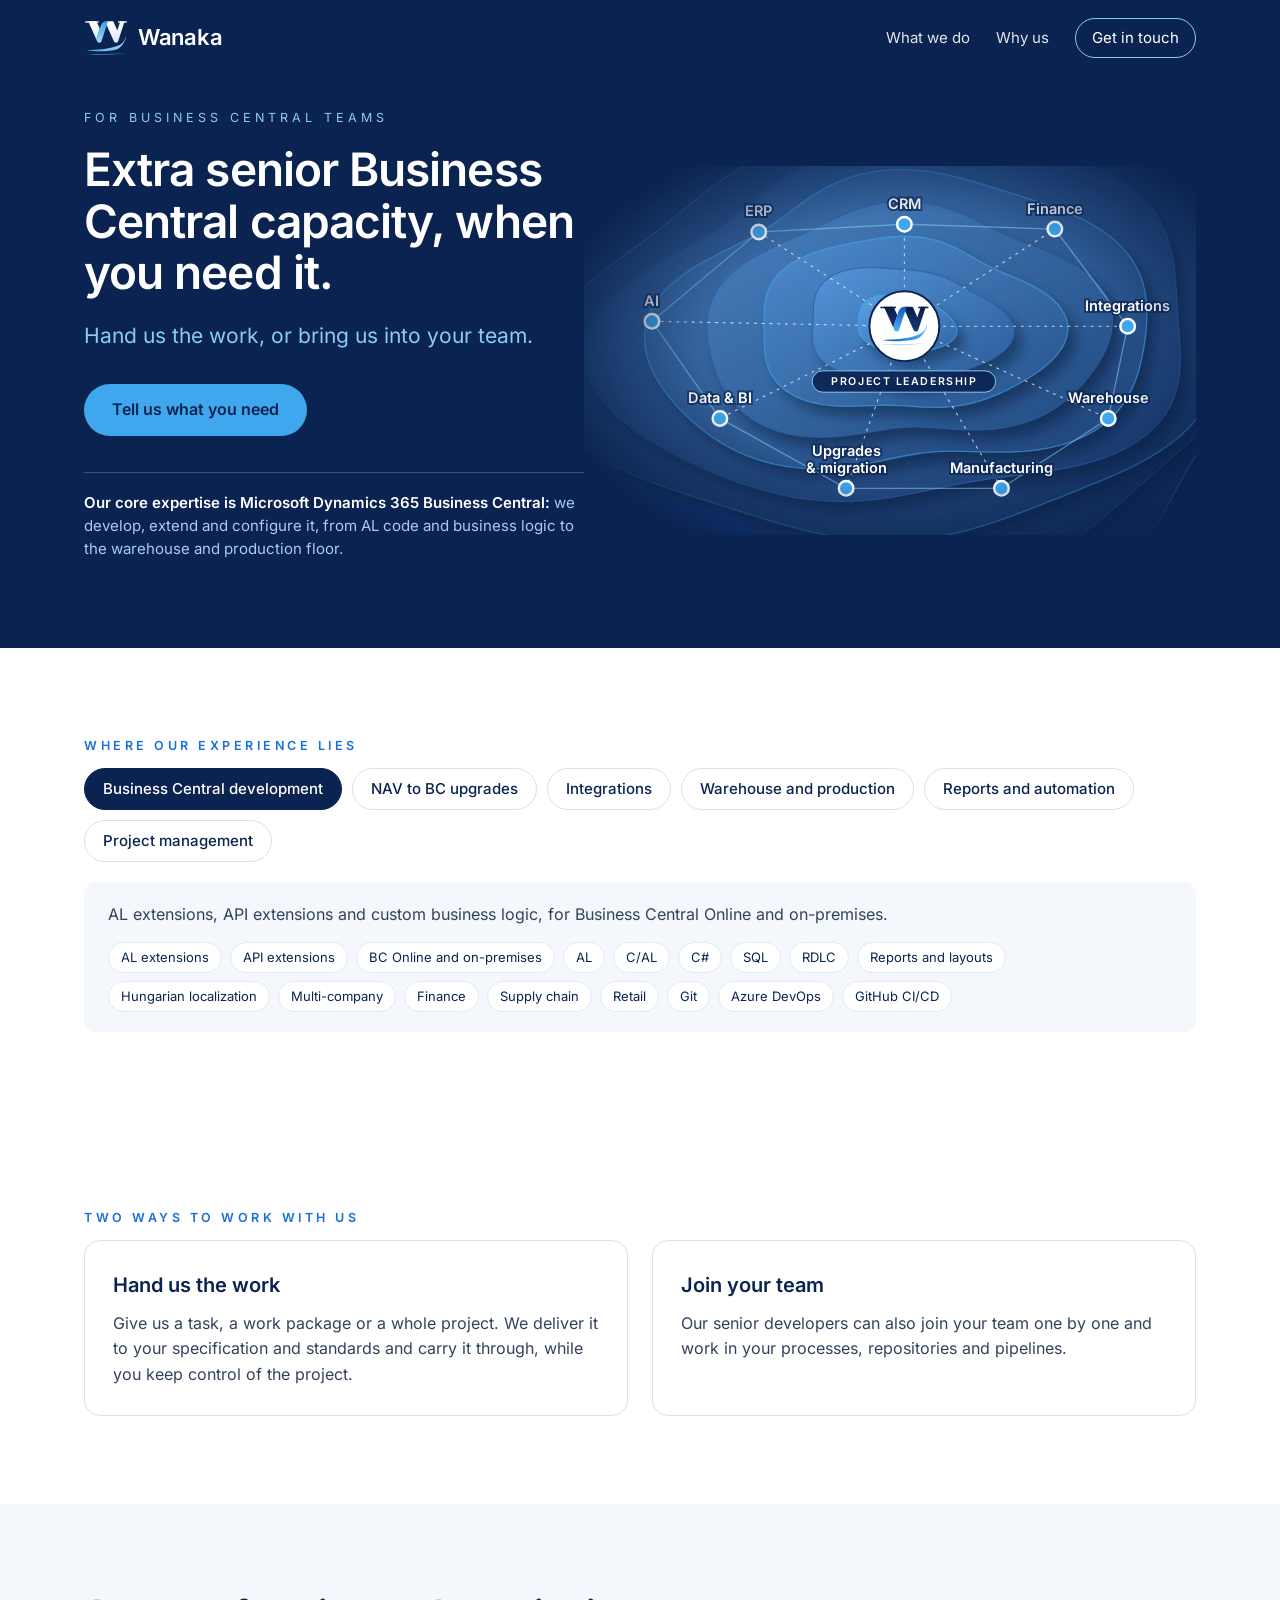
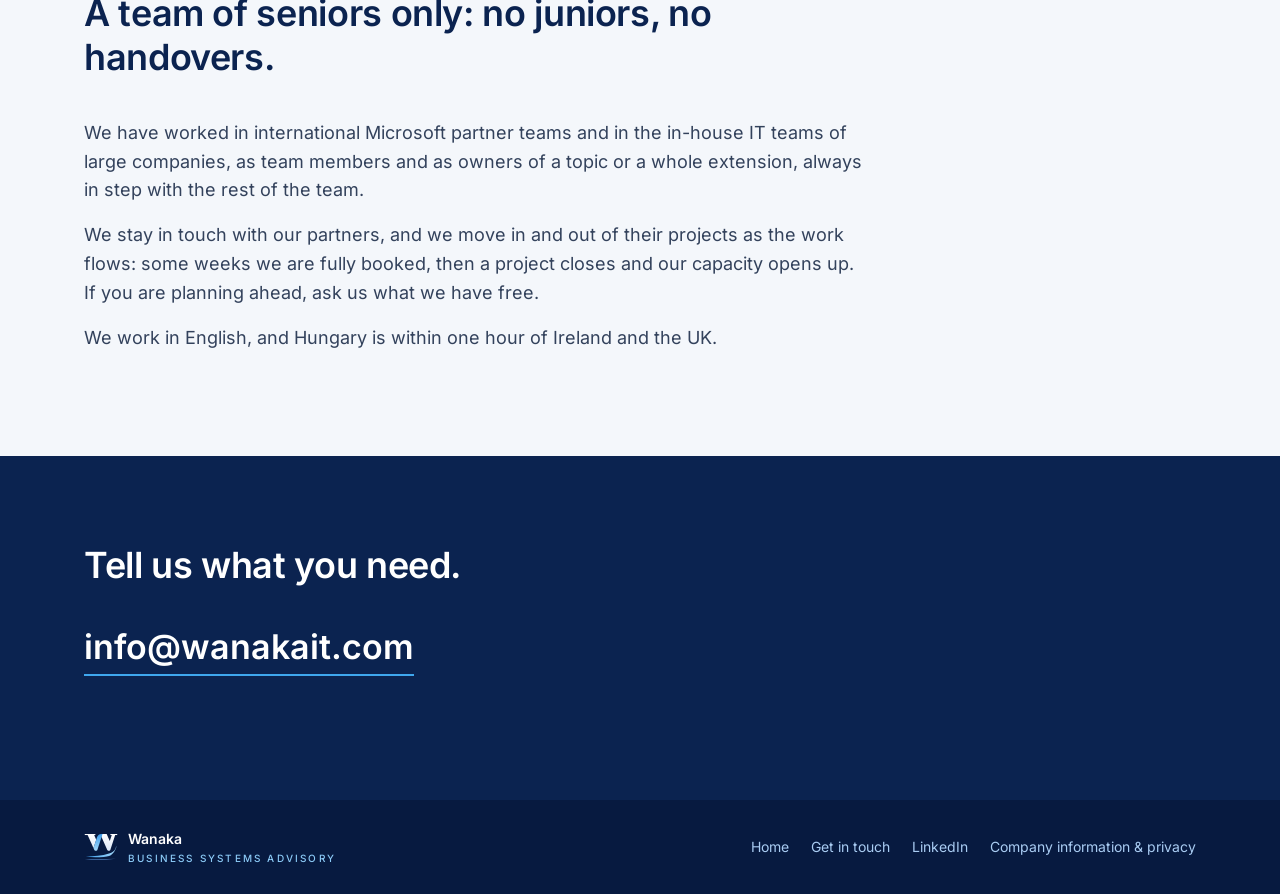
==== commit b939b744: "small text changes" ====
--- a/partners.html
+++ b/partners.html
@@ -55,7 +55,7 @@
     <p class="kicker">Where our experience lies</p>
     <div class="xp" id="xp">
       <div class="xp-nav">
-        <button type="button" class="xp-btn" data-k="dev" aria-expanded="false">Business Central development</button>
+        <button type="button" class="xp-btn on" data-k="dev" aria-expanded="true">Business Central development</button>
         <button type="button" class="xp-btn" data-k="upg" aria-expanded="false">NAV to BC upgrades</button>
         <button type="button" class="xp-btn" data-k="int" aria-expanded="false">Integrations</button>
         <button type="button" class="xp-btn" data-k="whp" aria-expanded="false">Warehouse and production</button>
@@ -63,7 +63,7 @@
         <button type="button" class="xp-btn" data-k="pm" aria-expanded="false">Project management</button>
       </div>
       <div class="xp-panels">
-        <div class="xp-panel" data-k="dev">
+        <div class="xp-panel on" data-k="dev">
           <p class="xp-lead">AL extensions, API extensions and custom business logic, for Business Central Online and on-premises.</p>
           <ul class="tags loose">
             <li>AL extensions</li><li>API extensions</li><li>BC Online and on-premises</li><li>AL</li><li>C/AL</li>
@@ -127,7 +127,6 @@
       root.classList.add("js");
       var btns = root.querySelectorAll(".xp-btn");
       var panels = root.querySelectorAll(".xp-panel");
-      var pinned = null;
       function show(k) {
         btns.forEach(function (b) {
           var on = b.getAttribute("data-k") === k;
@@ -136,16 +135,12 @@
         });
         panels.forEach(function (p) { p.classList.toggle("on", p.getAttribute("data-k") === k); });
       }
-      var canHover = window.matchMedia && window.matchMedia("(hover: hover)").matches;
       btns.forEach(function (b) {
         var k = b.getAttribute("data-k");
-        if (canHover) b.addEventListener("mouseenter", function () { if (!pinned) show(k); });
-        b.addEventListener("click", function () {
-          if (pinned === k) { pinned = null; show(canHover ? k : null); }
-          else { pinned = k; show(k); }
-        });
+        b.addEventListener("mouseenter", function () { show(k); });
+        b.addEventListener("focus", function () { show(k); });
+        b.addEventListener("click", function () { show(k); });
       });
-      root.addEventListener("mouseleave", function () { if (!pinned) show(null); });
     })();
     </script>
   </div>
